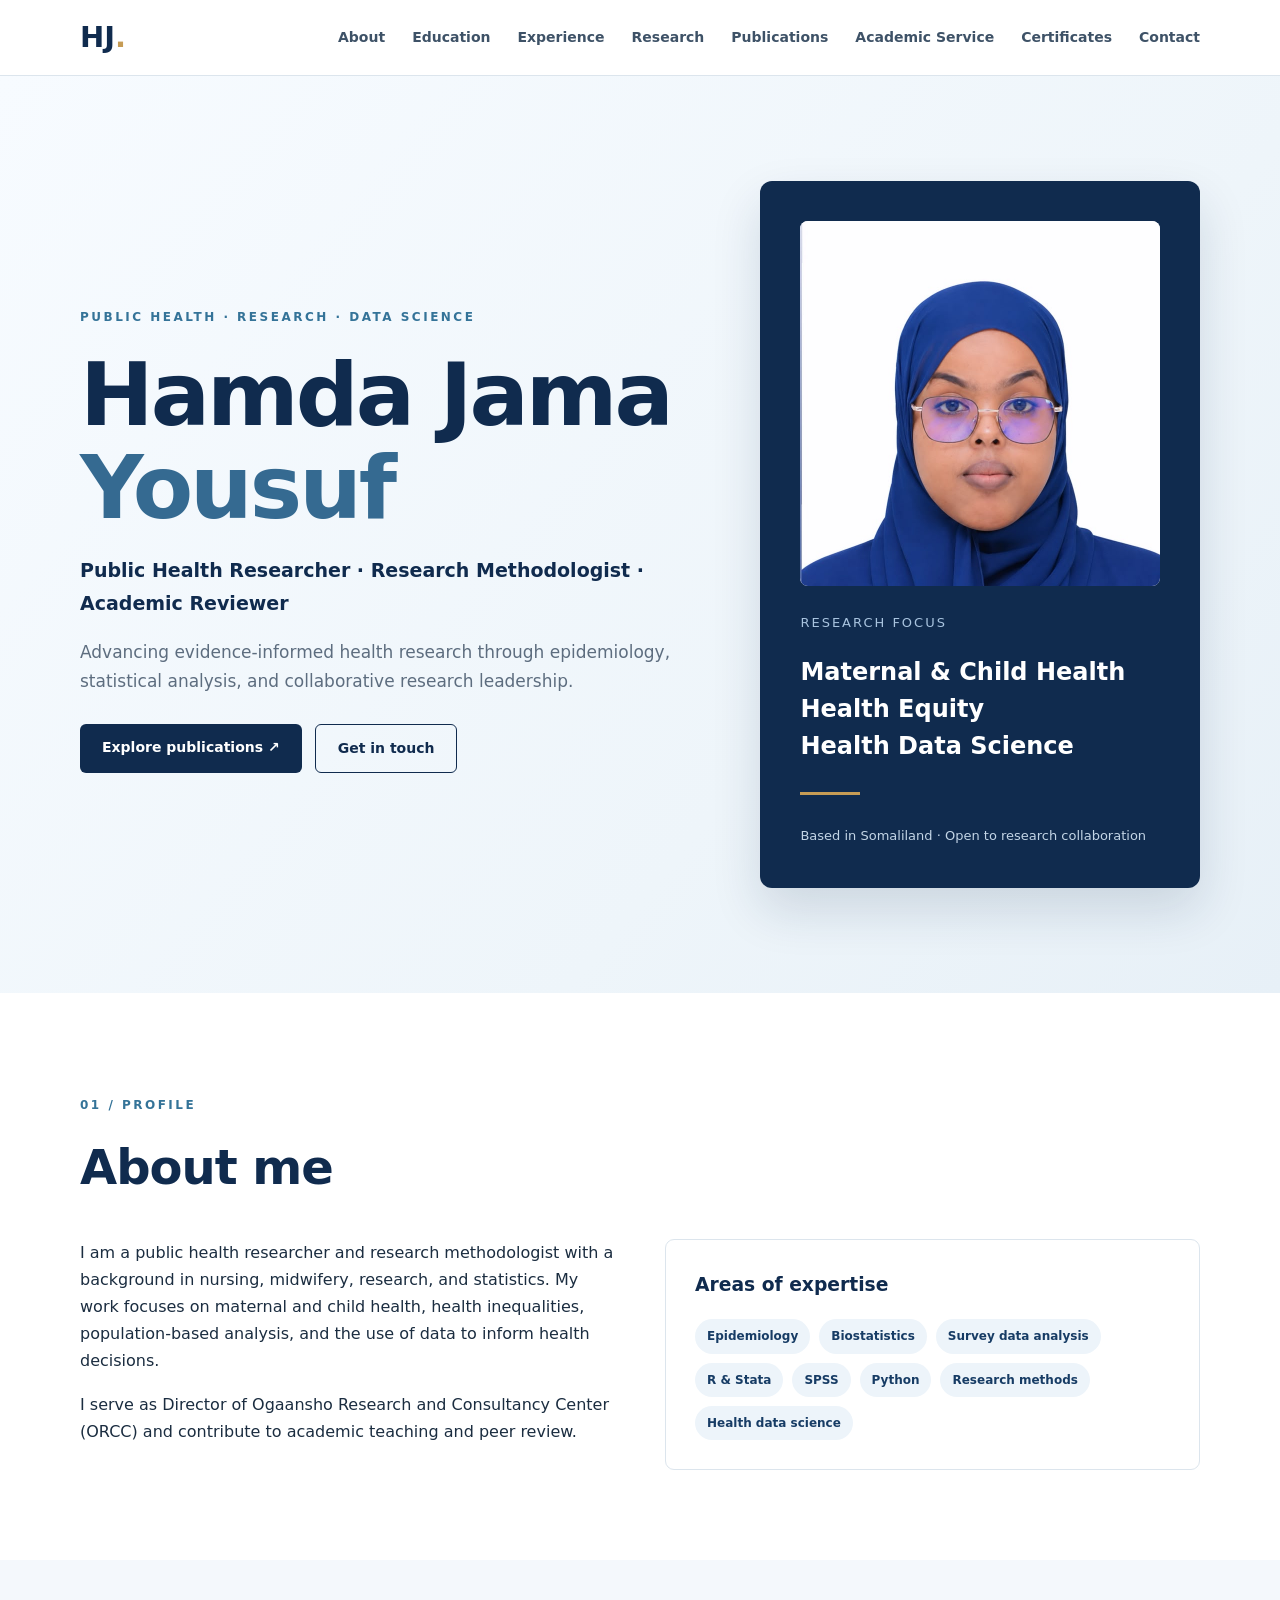
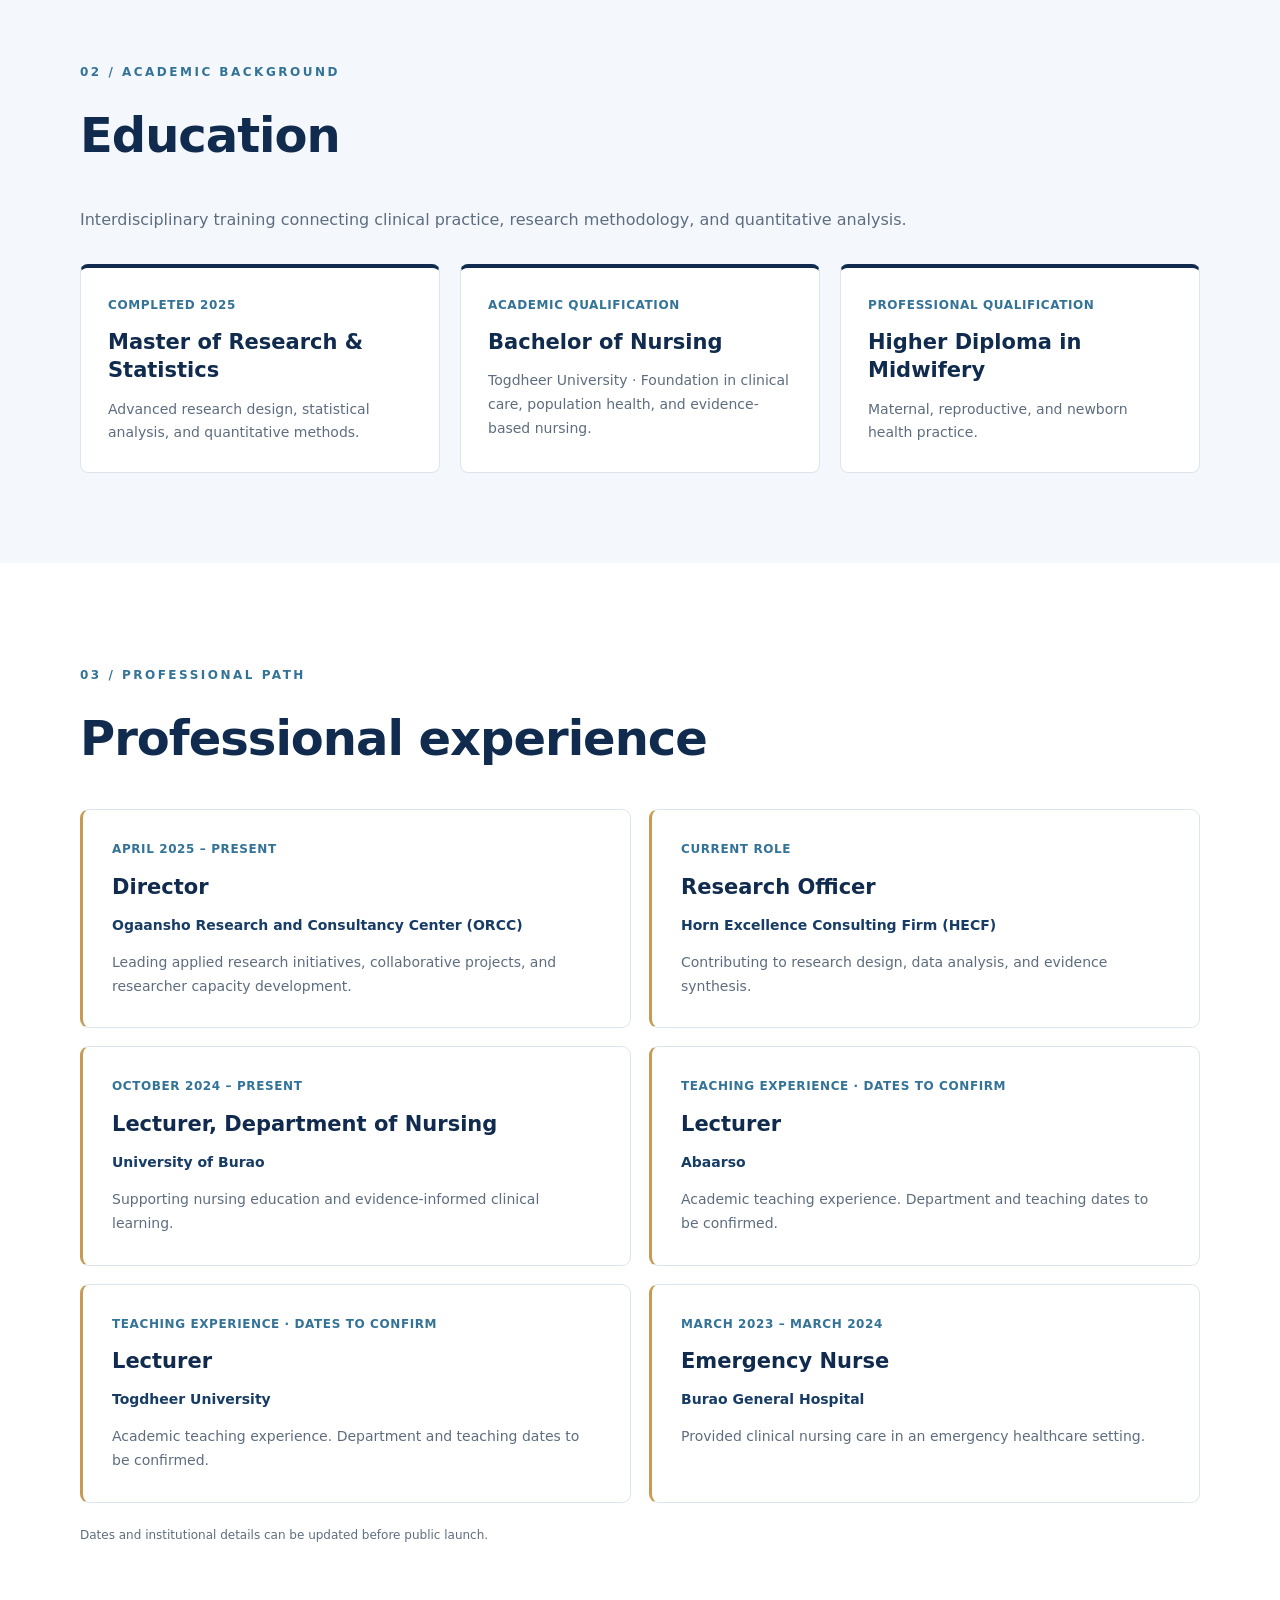
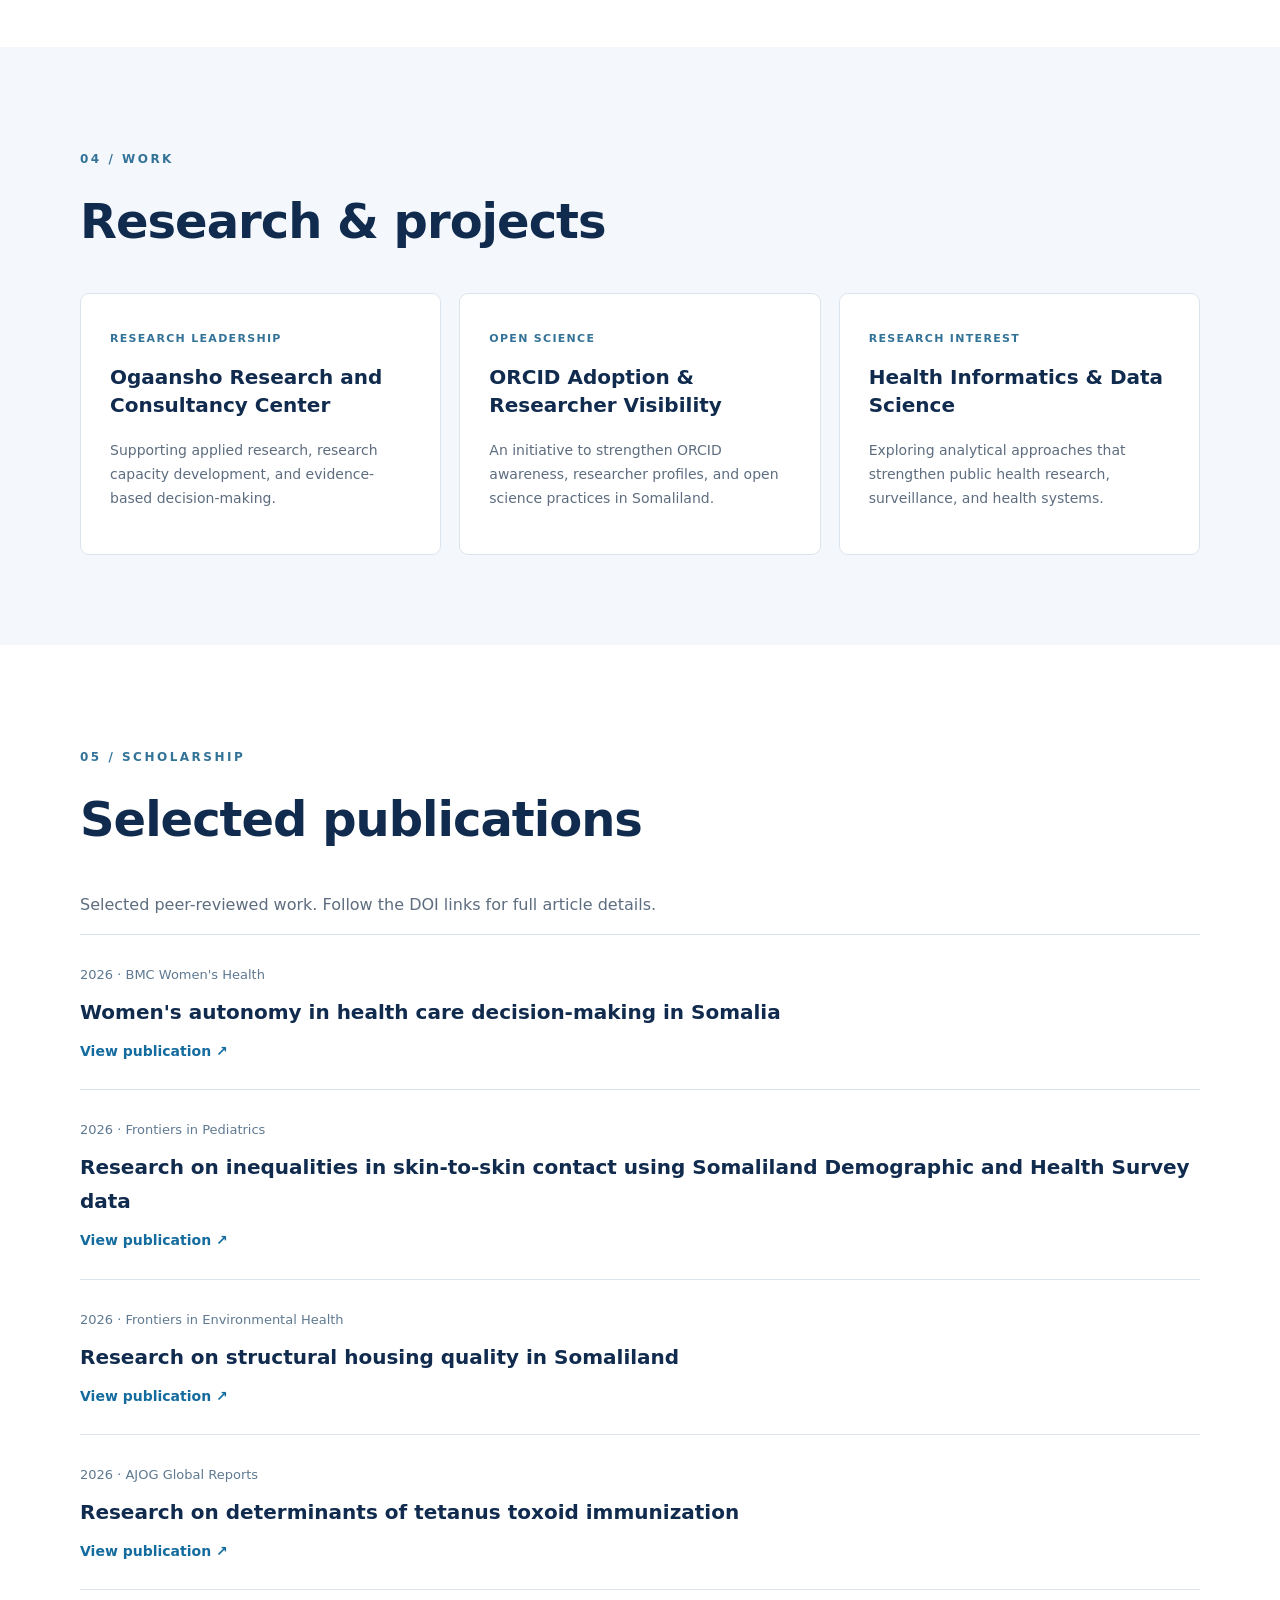
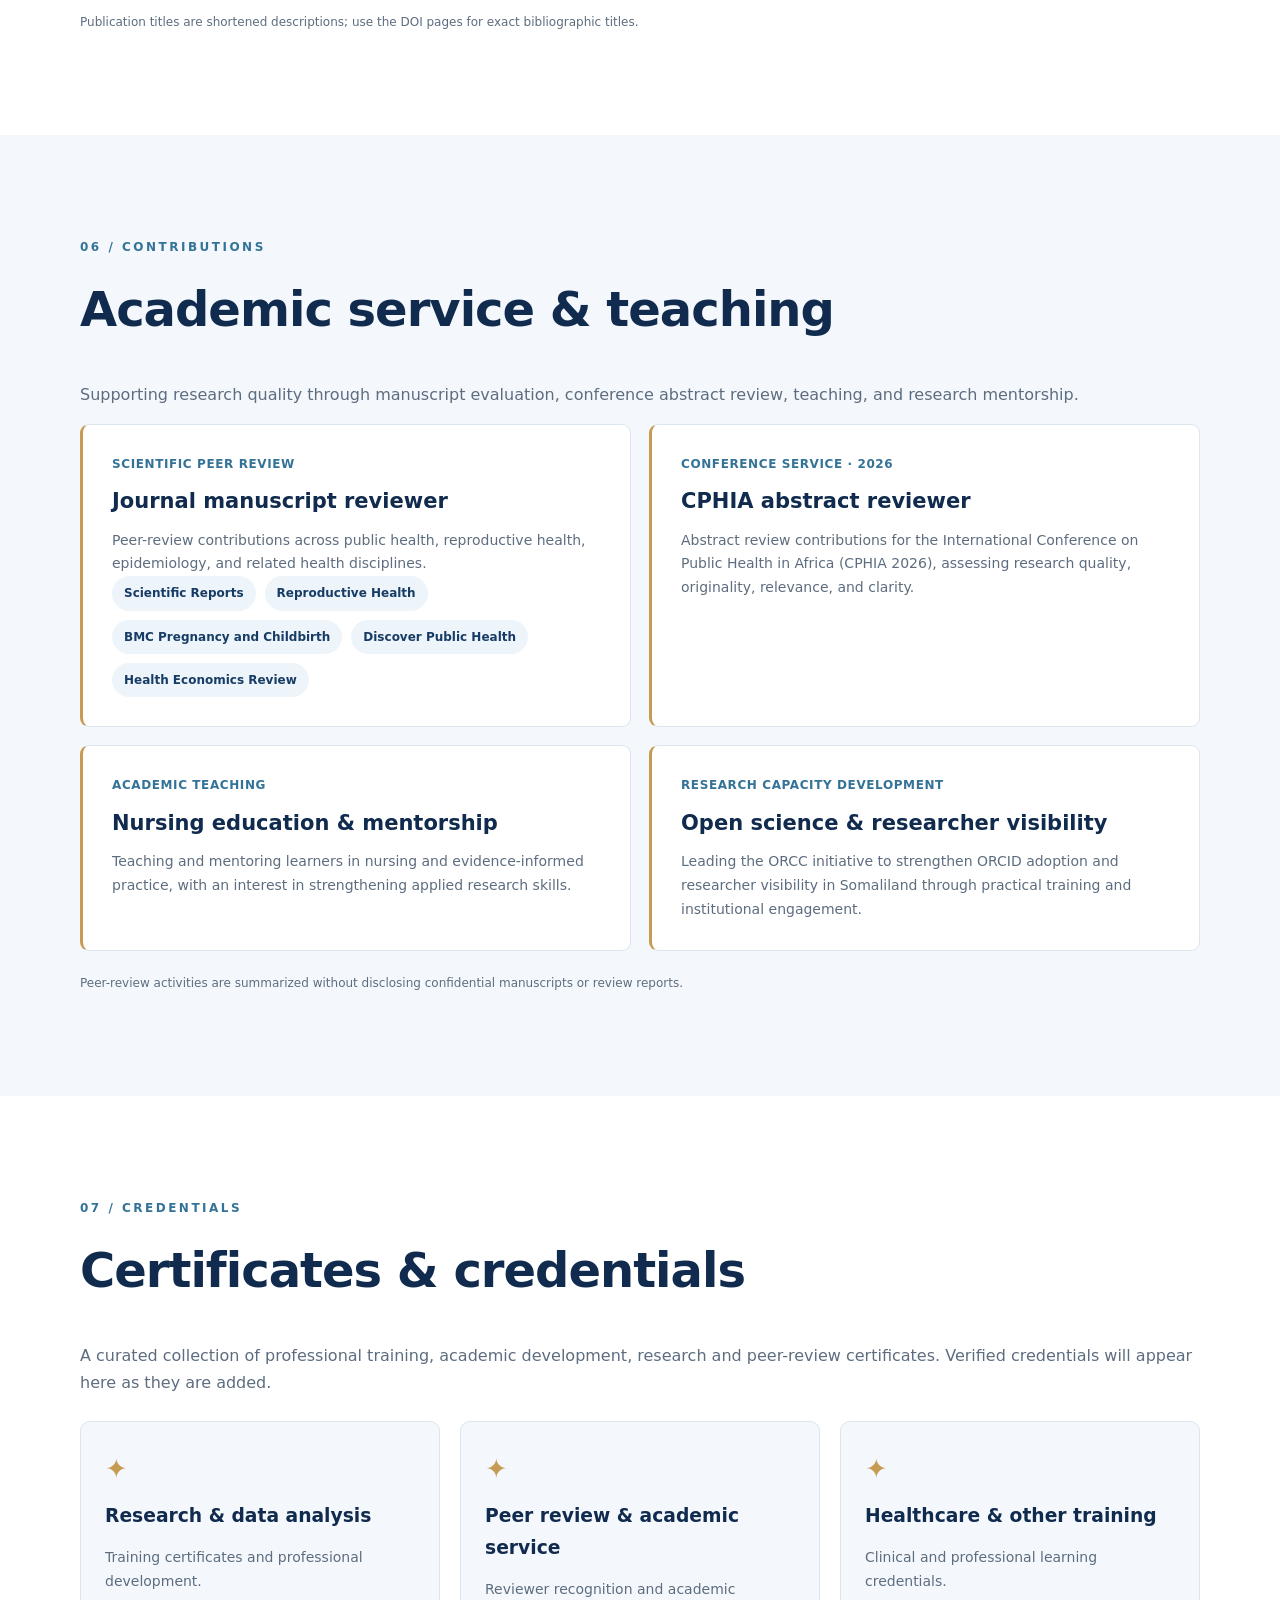
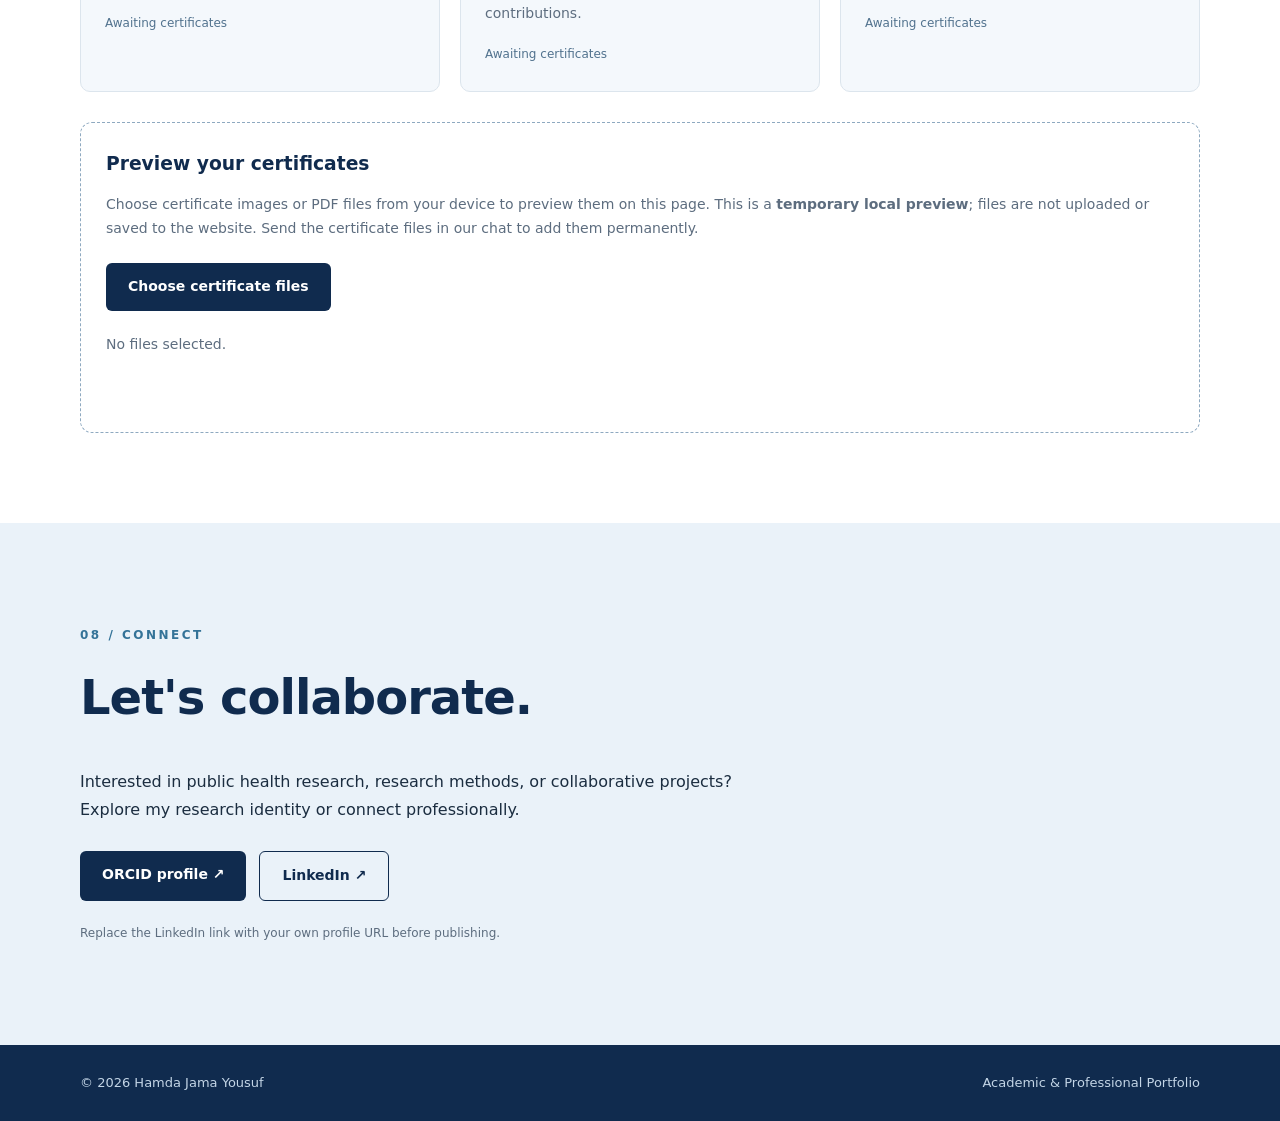
==== index.html @ 5aaeacfb "Initial academic portfolio website" ====
<!doctype html>
<html lang="en"><head><meta charset="UTF-8"><meta name="viewport" content="width=device-width, initial-scale=1"><meta name="description" content="Academic portfolio of Hamda Jama Yousuf, public health researcher and research methodologist."><title>Hamda Jama Yousuf | Academic Portfolio</title><link rel="stylesheet" href="style.css"></head>
<body><header class="header"><div class="wrap nav"><a class="brand" href="#home">HJ<span>.</span></a><button class="menu" aria-label="Toggle navigation" aria-expanded="false">☰</button><nav id="nav"><a href="#about">About</a><a href="#education">Education</a><a href="#experience">Experience</a><a href="#research">Research</a><a href="#publications">Publications</a><a href="#service">Academic Service</a><a href="#certificates">Certificates</a><a href="#contact">Contact</a></nav></div></header>
<main><section id="home" class="hero"><div class="wrap hero-grid"><div><p class="eyebrow">PUBLIC HEALTH · RESEARCH · DATA SCIENCE</p><h1>Hamda Jama<br><span>Yousuf</span></h1><p class="subtitle">Public Health Researcher · Research Methodologist · Academic Reviewer</p><p class="lead">Advancing evidence-informed health research through epidemiology, statistical analysis, and collaborative research leadership.</p><div class="actions"><a class="btn primary" href="#publications">Explore publications ↗</a><a class="btn outline" href="#contact">Get in touch</a></div></div><div class="hero-card"><img class="profile-photo" src="profile-photo.jpg" alt="Professional portrait of Hamda Jama Yousuf"><p>Research focus</p><h2>Maternal & Child Health<br>Health Equity<br>Health Data Science</h2><div class="small-line"></div><span>Based in Somaliland · Open to research collaboration</span></div></div></section>
<section id="about" class="section"><div class="wrap"><p class="eyebrow">01 / PROFILE</p><h2>About me</h2><div class="two"><div><p>I am a public health researcher and research methodologist with a background in nursing, midwifery, research, and statistics. My work focuses on maternal and child health, health inequalities, population-based analysis, and the use of data to inform health decisions.</p><p>I serve as Director of Ogaansho Research and Consultancy Center (ORCC) and contribute to academic teaching and peer review.</p></div><div class="panel"><h3>Areas of expertise</h3><div class="tags"><span>Epidemiology</span><span>Biostatistics</span><span>Survey data analysis</span><span>R & Stata</span><span>SPSS</span><span>Python</span><span>Research methods</span><span>Health data science</span></div></div></div></div></section>
<section id="education" class="section pale"><div class="wrap"><p class="eyebrow">02 / ACADEMIC BACKGROUND</p><h2>Education</h2><p class="section-intro">Interdisciplinary training connecting clinical practice, research methodology, and quantitative analysis.</p><div class="timeline"><article class="timeline-item"><span class="timeline-meta">Completed 2025</span><h3>Master of Research &amp; Statistics</h3><p>Advanced research design, statistical analysis, and quantitative methods.</p></article><article class="timeline-item"><span class="timeline-meta">Academic qualification</span><h3>Bachelor of Nursing</h3><p>Togdheer University · Foundation in clinical care, population health, and evidence-based nursing.</p></article><article class="timeline-item"><span class="timeline-meta">Professional qualification</span><h3>Higher Diploma in Midwifery</h3><p>Maternal, reproductive, and newborn health practice.</p></article></div></div></section>
<section id="experience" class="section"><div class="wrap"><p class="eyebrow">03 / PROFESSIONAL PATH</p><h2>Professional experience</h2><div class="experience-grid"><article class="panel role"><span class="timeline-meta">April 2025 – Present</span><h3>Director</h3><p class="role-org">Ogaansho Research and Consultancy Center (ORCC)</p><p>Leading applied research initiatives, collaborative projects, and researcher capacity development.</p></article><article class="panel role"><span class="timeline-meta">Current role</span><h3>Research Officer</h3><p class="role-org">Horn Excellence Consulting Firm (HECF)</p><p>Contributing to research design, data analysis, and evidence synthesis.</p></article><article class="panel role"><span class="timeline-meta">October 2024 – Present</span><h3>Lecturer, Department of Nursing</h3><p class="role-org">University of Burao</p><p>Supporting nursing education and evidence-informed clinical learning.</p></article><article class="panel role"><span class="timeline-meta">Teaching experience · Dates to confirm</span><h3>Lecturer</h3><p class="role-org">Abaarso</p><p>Academic teaching experience. Department and teaching dates to be confirmed.</p></article><article class="panel role"><span class="timeline-meta">Teaching experience · Dates to confirm</span><h3>Lecturer</h3><p class="role-org">Togdheer University</p><p>Academic teaching experience. Department and teaching dates to be confirmed.</p></article><article class="panel role"><span class="timeline-meta">March 2023 – March 2024</span><h3>Emergency Nurse</h3><p class="role-org">Burao General Hospital</p><p>Provided clinical nursing care in an emergency healthcare setting.</p></article></div><p class="note">Dates and institutional details can be updated before public launch.</p></div></section>
<section id="research" class="section pale"><div class="wrap"><p class="eyebrow">04 / WORK</p><h2>Research & projects</h2><div class="cards"><article class="card"><span class="card-label">RESEARCH LEADERSHIP</span><h3>Ogaansho Research and Consultancy Center</h3><p>Supporting applied research, research capacity development, and evidence-based decision-making.</p></article><article class="card"><span class="card-label">OPEN SCIENCE</span><h3>ORCID Adoption & Researcher Visibility</h3><p>An initiative to strengthen ORCID awareness, researcher profiles, and open science practices in Somaliland.</p></article><article class="card"><span class="card-label">RESEARCH INTEREST</span><h3>Health Informatics & Data Science</h3><p>Exploring analytical approaches that strengthen public health research, surveillance, and health systems.</p></article></div></div></section>
<section id="publications" class="section"><div class="wrap"><p class="eyebrow">05 / SCHOLARSHIP</p><h2>Selected publications</h2><p class="section-intro">Selected peer-reviewed work. Follow the DOI links for full article details.</p><div class="pubs"><article><span>2026 · BMC Women's Health</span><h3>Women's autonomy in health care decision-making in Somalia</h3><a href="https://doi.org/10.1186/s12905-026-04619-4" target="_blank" rel="noopener noreferrer">View publication ↗</a></article><article><span>2026 · Frontiers in Pediatrics</span><h3>Research on inequalities in skin-to-skin contact using Somaliland Demographic and Health Survey data</h3><a href="https://doi.org/10.3389/fped.2026.1859038" target="_blank" rel="noopener noreferrer">View publication ↗</a></article><article><span>2026 · Frontiers in Environmental Health</span><h3>Research on structural housing quality in Somaliland</h3><a href="https://doi.org/10.3389/fenvh.2026.1895942" target="_blank" rel="noopener noreferrer">View publication ↗</a></article><article><span>2026 · AJOG Global Reports</span><h3>Research on determinants of tetanus toxoid immunization</h3><a href="https://doi.org/10.1016/j.xagr.2026.100641" target="_blank" rel="noopener noreferrer">View publication ↗</a></article></div><p class="note">Publication titles are shortened descriptions; use the DOI pages for exact bibliographic titles.</p></div></section>
<section id="service" class="section pale"><div class="wrap"><p class="eyebrow">06 / CONTRIBUTIONS</p><h2>Academic service &amp; teaching</h2><p class="section-intro">Supporting research quality through manuscript evaluation, conference abstract review, teaching, and research mentorship.</p><div class="experience-grid"><article class="panel role"><span class="timeline-meta">SCIENTIFIC PEER REVIEW</span><h3>Journal manuscript reviewer</h3><p>Peer-review contributions across public health, reproductive health, epidemiology, and related health disciplines.</p><div class="tags"><span>Scientific Reports</span><span>Reproductive Health</span><span>BMC Pregnancy and Childbirth</span><span>Discover Public Health</span><span>Health Economics Review</span></div></article><article class="panel role"><span class="timeline-meta">CONFERENCE SERVICE · 2026</span><h3>CPHIA abstract reviewer</h3><p>Abstract review contributions for the International Conference on Public Health in Africa (CPHIA 2026), assessing research quality, originality, relevance, and clarity.</p></article><article class="panel role"><span class="timeline-meta">ACADEMIC TEACHING</span><h3>Nursing education &amp; mentorship</h3><p>Teaching and mentoring learners in nursing and evidence-informed practice, with an interest in strengthening applied research skills.</p></article><article class="panel role"><span class="timeline-meta">RESEARCH CAPACITY DEVELOPMENT</span><h3>Open science &amp; researcher visibility</h3><p>Leading the ORCC initiative to strengthen ORCID adoption and researcher visibility in Somaliland through practical training and institutional engagement.</p></article></div><p class="note">Peer-review activities are summarized without disclosing confidential manuscripts or review reports.</p></div></section>
<section id="certificates" class="section"><div class="wrap"><p class="eyebrow">07 / CREDENTIALS</p><h2>Certificates &amp; credentials</h2><p class="section-intro">A curated collection of professional training, academic development, research and peer-review certificates. Verified credentials will appear here as they are added.</p><div class="certificate-grid" id="certificate-gallery"><article class="certificate-placeholder"><div class="certificate-symbol" aria-hidden="true">✦</div><h3>Research &amp; data analysis</h3><p>Training certificates and professional development.</p><span>Awaiting certificates</span></article><article class="certificate-placeholder"><div class="certificate-symbol" aria-hidden="true">✦</div><h3>Peer review &amp; academic service</h3><p>Reviewer recognition and academic contributions.</p><span>Awaiting certificates</span></article><article class="certificate-placeholder"><div class="certificate-symbol" aria-hidden="true">✦</div><h3>Healthcare &amp; other training</h3><p>Clinical and professional learning credentials.</p><span>Awaiting certificates</span></article></div><div class="certificate-upload"><h3>Preview your certificates</h3><p>Choose certificate images or PDF files from your device to preview them on this page. This is a <strong>temporary local preview</strong>; files are not uploaded or saved to the website. Send the certificate files in our chat to add them permanently.</p><label class="btn primary upload-label" for="certificate-files">Choose certificate files</label><input id="certificate-files" type="file" accept="image/jpeg,image/png,image/webp,application/pdf" multiple><p id="certificate-status" class="note" role="status" aria-live="polite">No files selected.</p><div id="certificate-preview" class="certificate-grid"></div></div></div></section>
<section id="contact" class="section contact"><div class="wrap"><p class="eyebrow">08 / CONNECT</p><h2>Let's collaborate.</h2><p>Interested in public health research, research methods, or collaborative projects? Explore my research identity or connect professionally.</p><div class="actions"><a class="btn primary" href="https://orcid.org/0009-0006-1268-4886" target="_blank" rel="noopener noreferrer">ORCID profile ↗</a><a class="btn outline" href="https://www.linkedin.com/" target="_blank" rel="noopener noreferrer">LinkedIn ↗</a></div><p class="note">Replace the LinkedIn link with your own profile URL before publishing.</p></div></section></main><footer><div class="wrap footer"><span>© <span id="year"></span> Hamda Jama Yousuf</span><span>Academic & Professional Portfolio</span></div></footer><script src="script.js"></script></body></html>
---- style.css ----
:root{--navy:#102b4e;--navy2:#173c65;--ink:#1b2d40;--muted:#5d6d7f;--line:#dce5ed;--pale:#f4f8fc;--gold:#c69c55}*{box-sizing:border-box}html{scroll-behavior:smooth}body{margin:0;font-family:Inter,ui-sans-serif,system-ui,-apple-system,"Segoe UI",sans-serif;color:var(--ink);line-height:1.7}a{color:inherit;text-decoration:none}.wrap{width:min(1120px,calc(100% - 44px));margin:auto}.header{background:white;position:sticky;top:0;z-index:5;border-bottom:1px solid var(--line)}.nav{height:75px;display:flex;justify-content:space-between;align-items:center}.brand{font-size:29px;font-weight:800;color:var(--navy)}.brand span{color:var(--gold)}nav{display:flex;gap:27px}nav a{font-size:14px;font-weight:600;color:#3e5267}nav a:hover{color:#0d70a8}.menu{display:none;background:none;border:0;font-size:26px}.hero{background:linear-gradient(130deg,#f7fbff 0%,#eef5fa 65%,#e7f0f7 100%);padding:105px 0}.hero-grid{display:grid;grid-template-columns:1.4fr 1fr;gap:65px;align-items:center}.eyebrow{font-size:12px;letter-spacing:2.5px;font-weight:800;color:#347398;text-transform:uppercase}.hero h1{font-size:clamp(55px,7vw,88px);line-height:1.06;letter-spacing:-3px;color:var(--navy);margin:20px 0}.hero h1 span{color:#356a91}.subtitle{font-size:19px;font-weight:700;color:var(--navy)}.lead{max-width:600px;color:var(--muted);font-size:17px}.actions{display:flex;gap:13px;flex-wrap:wrap;margin-top:28px}.btn{padding:12px 22px;border-radius:6px;font-weight:700;font-size:14px;display:inline-block}.primary{background:var(--navy);color:white}.outline{border:1px solid var(--navy);color:var(--navy)}.hero-card{background:var(--navy);color:white;padding:40px;border-radius:12px;box-shadow:0 22px 50px #102b4e24}.monogram{width:92px;height:92px;border:2px solid #8aa7c3;border-radius:50%;display:grid;place-items:center;font-size:34px;font-weight:800;margin-bottom:35px}.hero-card p{color:#a9c4df;font-size:13px;text-transform:uppercase;letter-spacing:2px}.hero-card h2{font-size:24px;line-height:1.55}.small-line{width:60px;height:3px;background:var(--gold);margin:26px 0}.hero-card span{color:#c3d5e6;font-size:13px}.section{padding:90px 0;scroll-margin-top:75px}.section h2{font-size:clamp(34px,4vw,48px);color:var(--navy);margin:8px 0 30px;letter-spacing:-1px}.two{display:grid;grid-template-columns:1fr 1fr;gap:50px}.two p{margin-top:0}.pale{background:var(--pale)}.panel,.card{background:white;border:1px solid var(--line);padding:29px;border-radius:9px}.panel h3,.card h3{color:var(--navy);margin-top:0}.tags{display:flex;flex-wrap:wrap;gap:9px}.tags span{background:#edf4fa;color:var(--navy2);font-size:12px;font-weight:600;padding:7px 12px;border-radius:30px}.cards{display:grid;grid-template-columns:repeat(3,1fr);gap:18px}.card-label{font-size:11px;letter-spacing:1.3px;color:#347398;font-weight:800}.card h3{font-size:20px;line-height:1.4;margin-top:13px}.card p{font-size:14px;color:var(--muted)}.section-intro{color:var(--muted)}.pubs{border-top:1px solid var(--line)}.pubs article{padding:25px 0;border-bottom:1px solid var(--line)}.pubs span{font-size:13px;color:#5e7991}.pubs h3{margin:8px 0;font-size:20px;color:var(--navy)}.pubs a{color:#136b9e;font-weight:700;font-size:14px}.note{font-size:12px;color:var(--muted);margin-top:22px}.contact{background:#eaf2f9}.contact p:not(.eyebrow){max-width:680px}footer{background:var(--navy);color:#c3d5e6;padding:27px 0;font-size:13px}.footer{display:flex;justify-content:space-between;gap:20px}@media(max-width:760px){.menu{display:block}nav{display:none;position:absolute;top:75px;left:0;right:0;background:white;padding:22px;box-shadow:0 10px 20px #0001;flex-direction:column}nav.open{display:flex}.hero{padding:65px 0}.hero-grid,.two{grid-template-columns:1fr;gap:25px}.cards{grid-template-columns:1fr}.hero-card{padding:27px}.section{padding:65px 0}.footer{flex-direction:column}}

.profile-photo{display:block;width:100%;height:365px;object-fit:cover;object-position:center 40%;border-radius:8px;margin-bottom:26px;background:#fff}@media(max-width:760px){.profile-photo{height:340px;object-position:center 36%}}

/* Education and professional experience */
.timeline{display:grid;grid-template-columns:repeat(3,minmax(0,1fr));gap:20px;margin-top:30px}.timeline-item{background:white;border:1px solid var(--line);border-top:4px solid var(--navy);padding:27px;border-radius:8px}.timeline-meta{display:block;color:#347398;font-size:12px;font-weight:800;letter-spacing:.6px;text-transform:uppercase}.timeline-item h3,.role h3{color:var(--navy);font-size:21px;line-height:1.35;margin:13px 0}.timeline-item p,.role p{font-size:14px;color:var(--muted);margin:0}.experience-grid{display:grid;grid-template-columns:repeat(2,minmax(0,1fr));gap:18px}.role-org{color:var(--navy2)!important;font-weight:700;margin:0 0 13px!important}.role{border-left:3px solid var(--gold)}@media(max-width:760px){.timeline,.experience-grid{grid-template-columns:1fr}nav{max-height:calc(100vh - 75px);overflow-y:auto}}@media(min-width:761px) and (max-width:1000px){nav{gap:13px}nav a{font-size:12px}}

/* Certificates and credentials */
.certificate-grid{display:grid;grid-template-columns:repeat(3,minmax(0,1fr));gap:20px;margin:25px 0}.certificate-placeholder,.certificate-item{border:1px solid var(--line);border-radius:10px;padding:24px;background:var(--pale);min-width:0}.certificate-placeholder h3,.certificate-item h3{color:var(--navy);margin:8px 0}.certificate-placeholder p,.certificate-item p{color:var(--muted);font-size:14px}.certificate-placeholder span{font-size:12px;color:#51728e}.certificate-symbol{font-size:27px;color:var(--gold)}.certificate-upload{border:1px dashed #8ea9c0;border-radius:12px;padding:25px;margin-top:30px}.certificate-upload h3{color:var(--navy);margin:0}.certificate-upload p{color:var(--muted);font-size:14px}.certificate-upload input{position:absolute;width:1px;height:1px;opacity:0}.upload-label{cursor:pointer;margin-top:8px}.certificate-upload input:focus-visible+.note,.upload-label:focus-within{outline:3px solid var(--gold)}.certificate-item img{width:100%;height:190px;object-fit:contain;background:white;border-radius:5px}.certificate-item a{color:#136b9e;font-weight:700;overflow-wrap:anywhere}.certificate-item .certificate-file-icon{height:190px;display:grid;place-items:center;background:white;color:var(--navy);font-size:45px;border-radius:5px}@media(max-width:760px){.certificate-grid{grid-template-columns:1fr}}
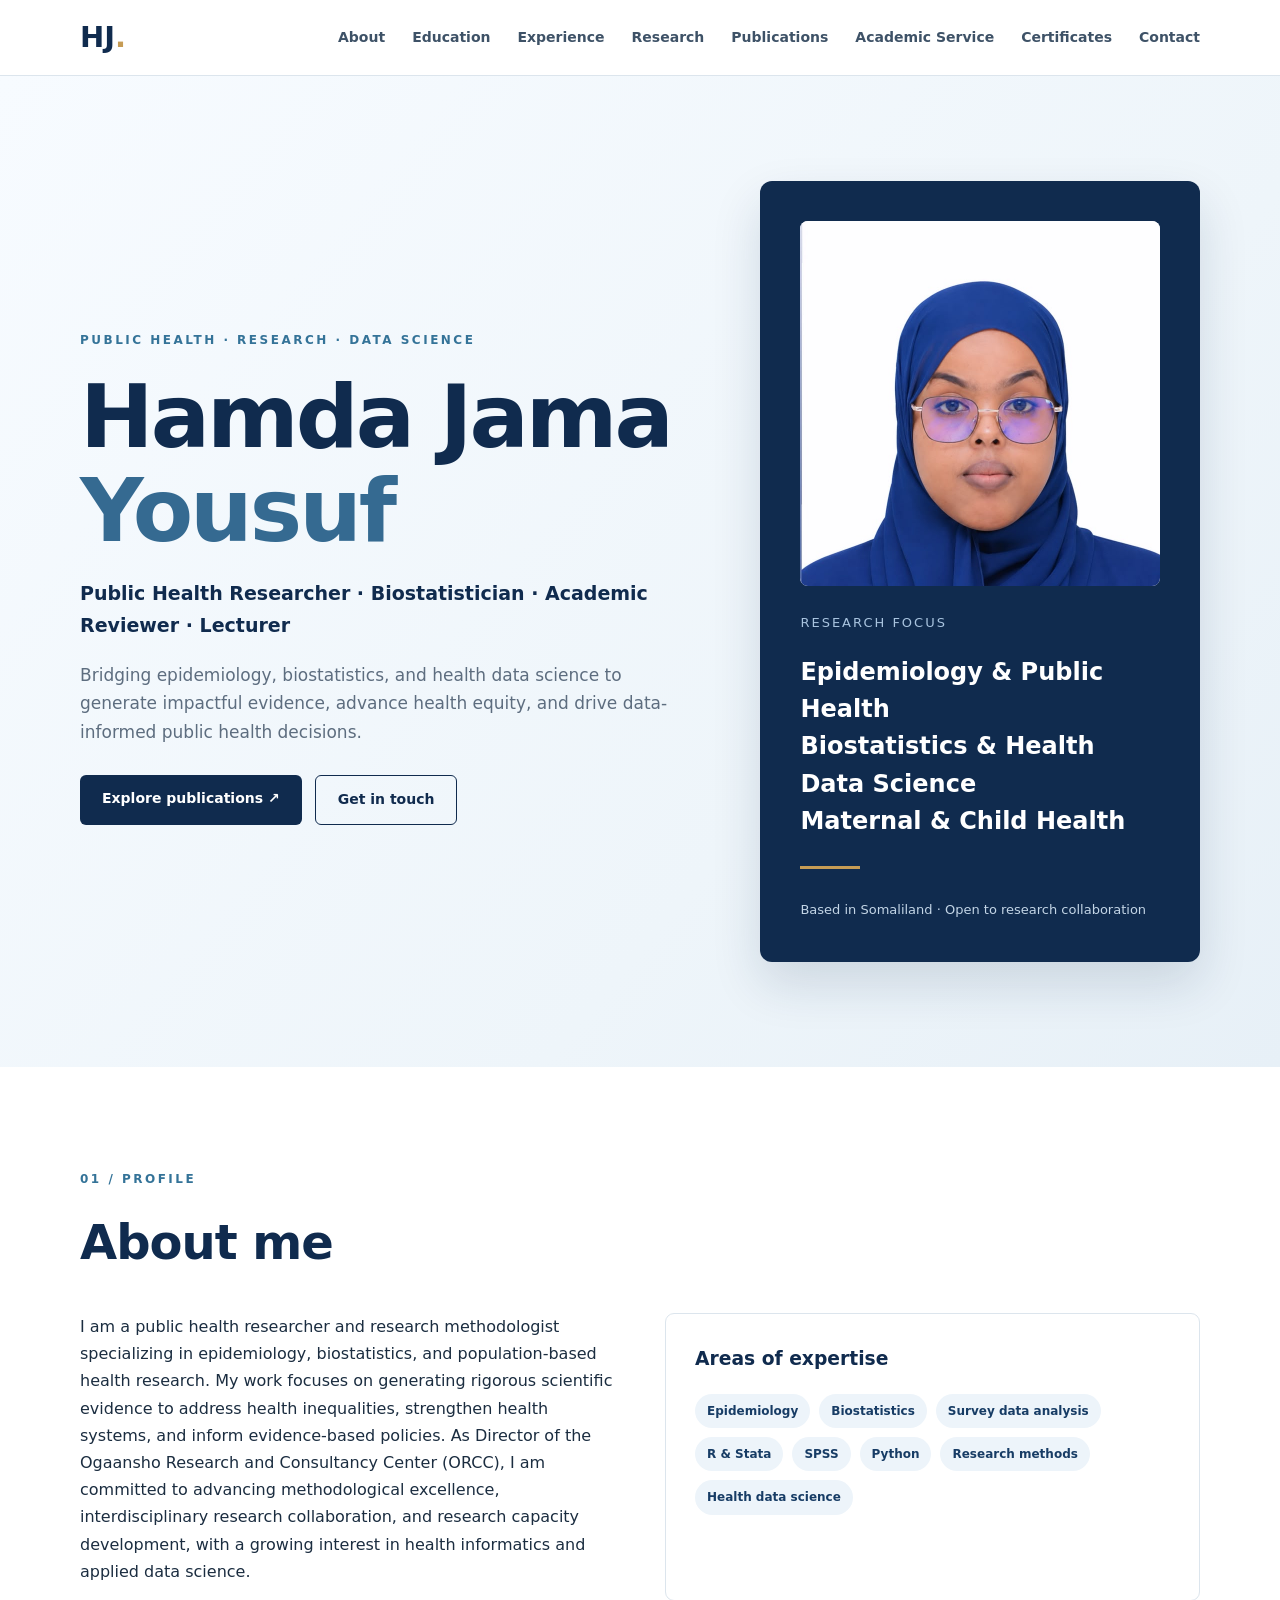
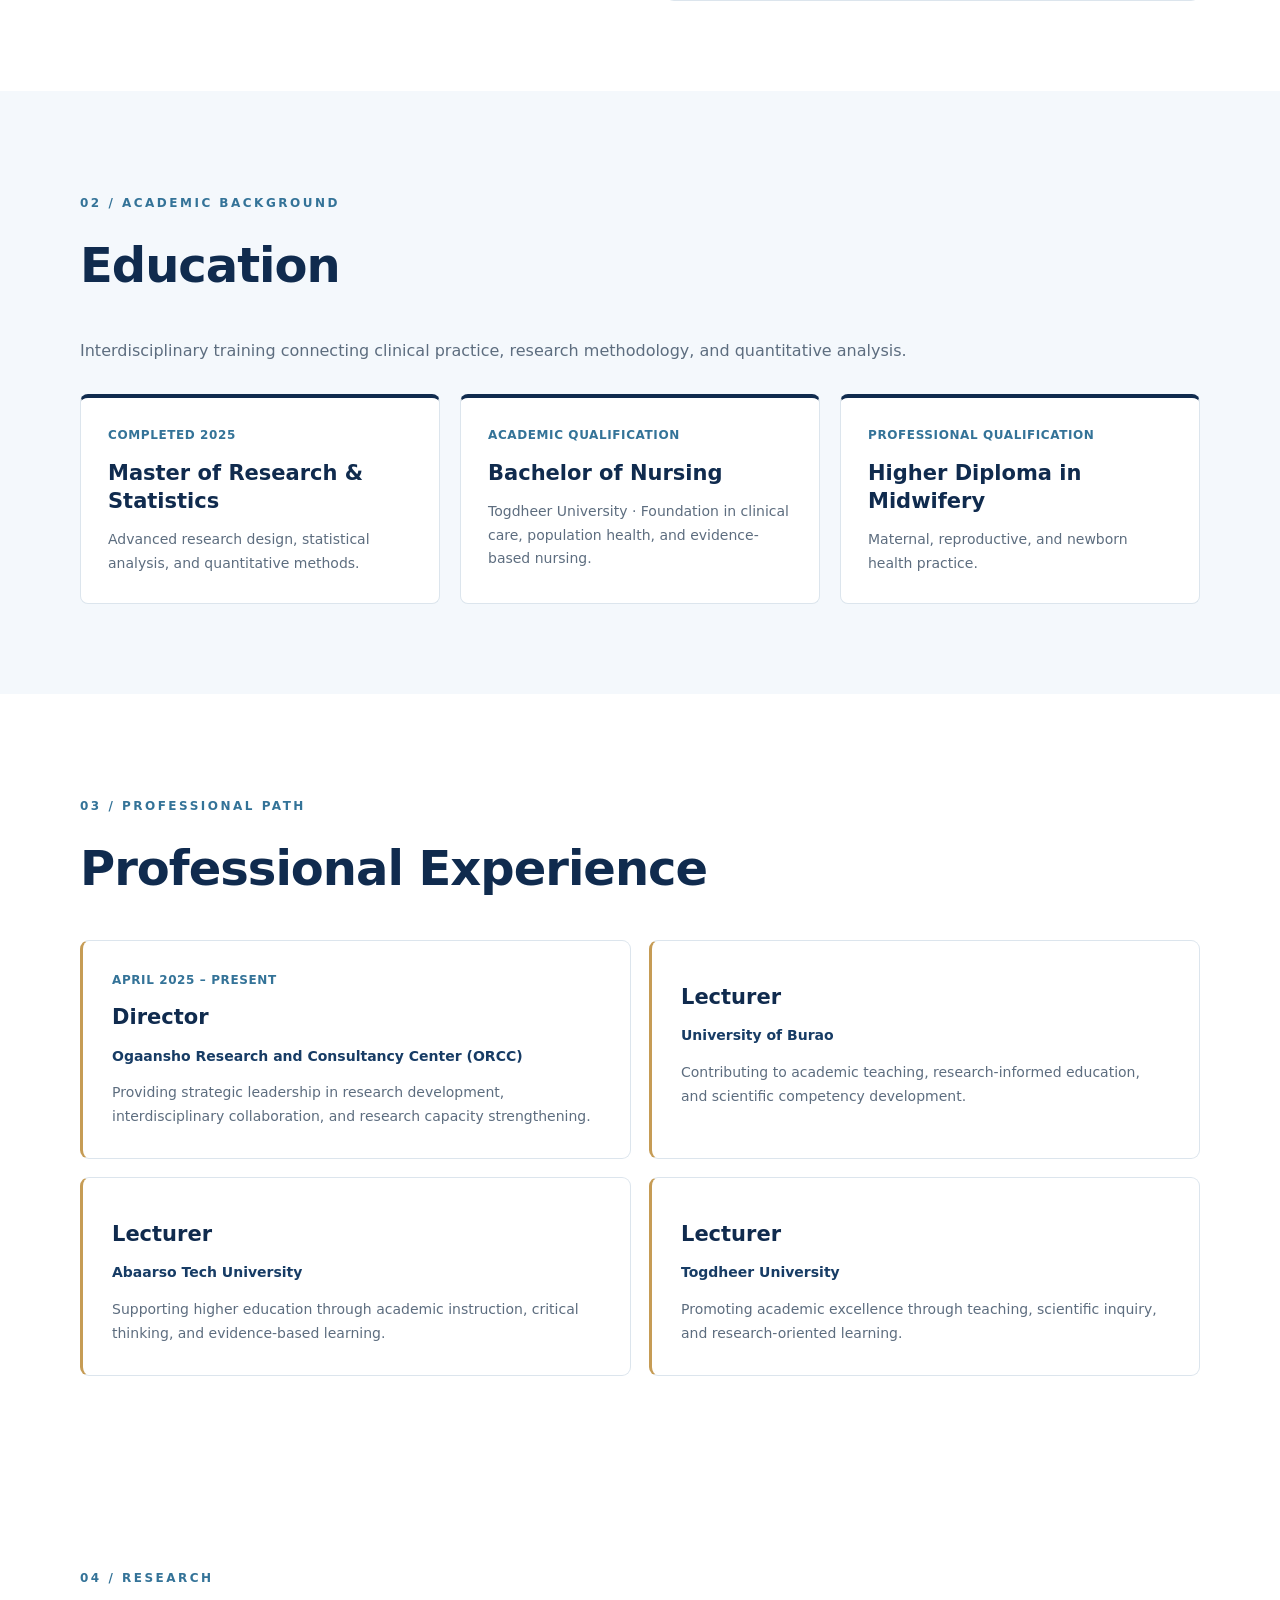
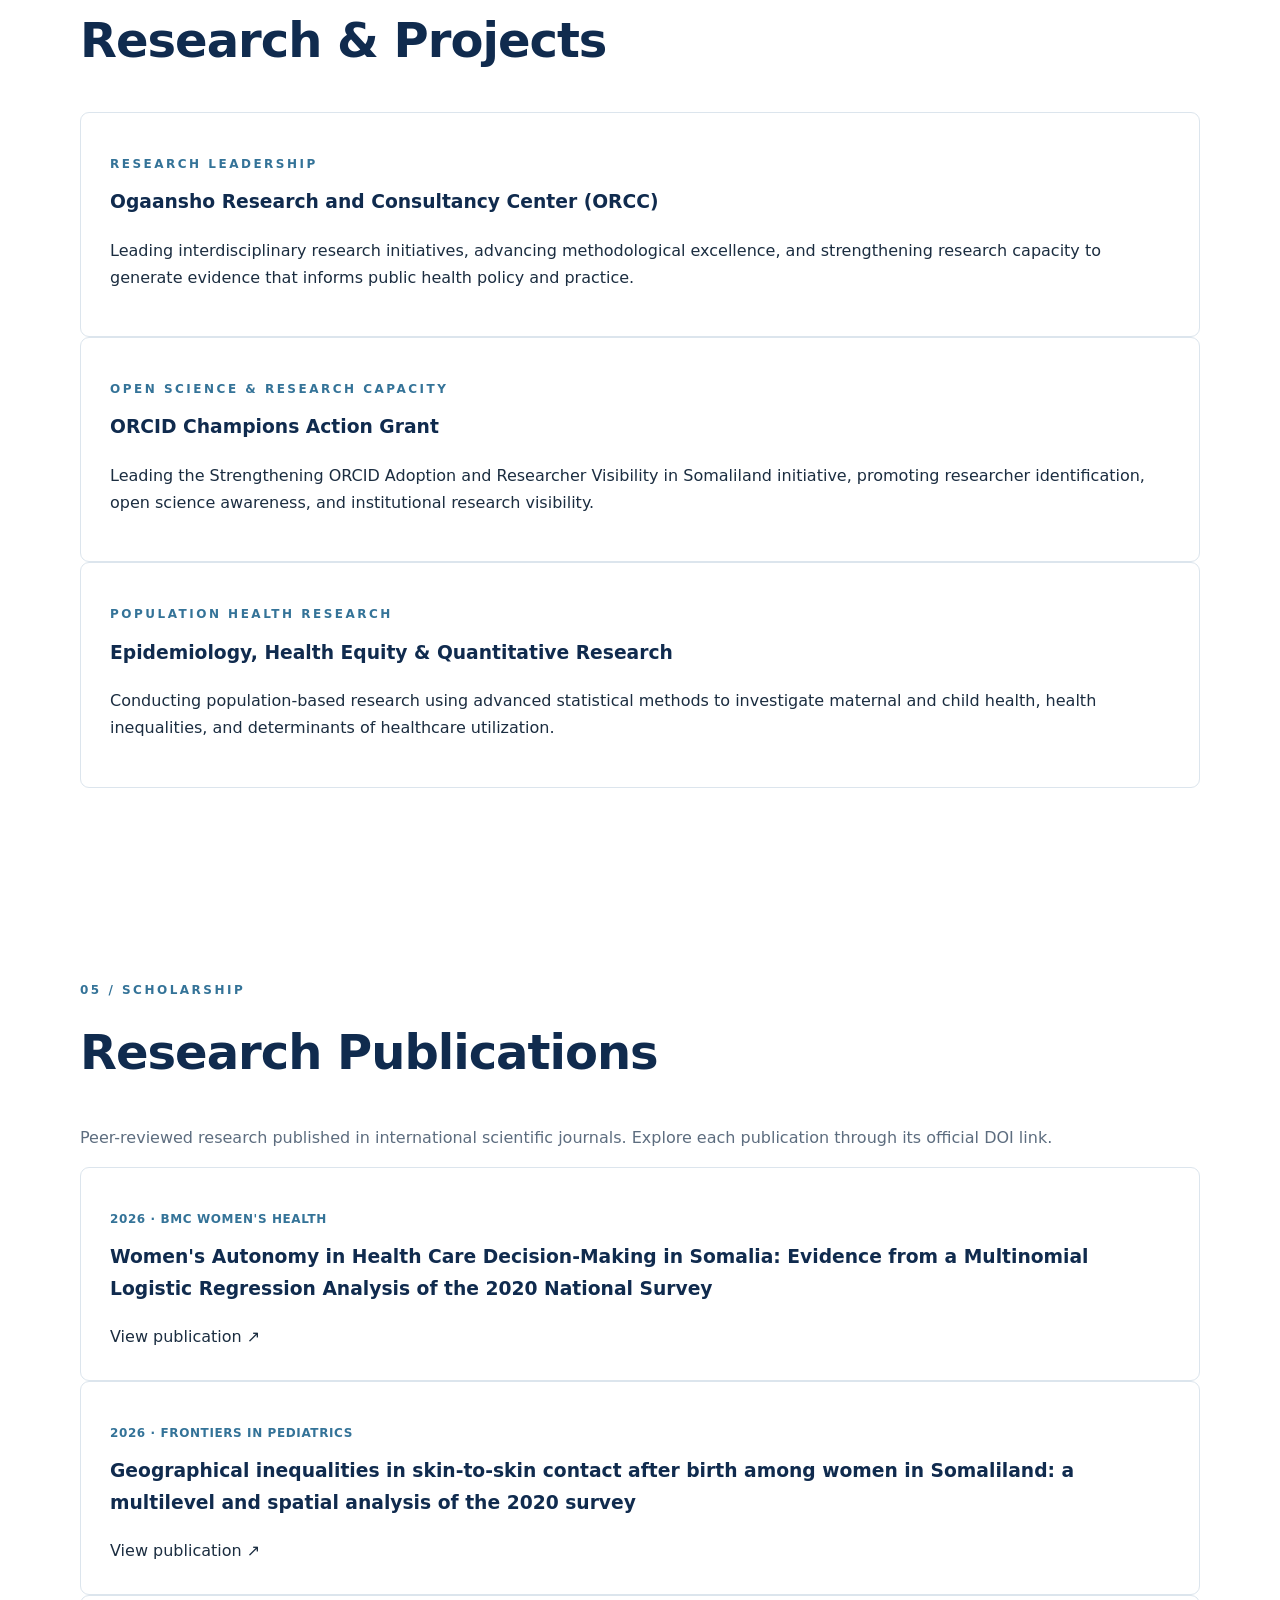
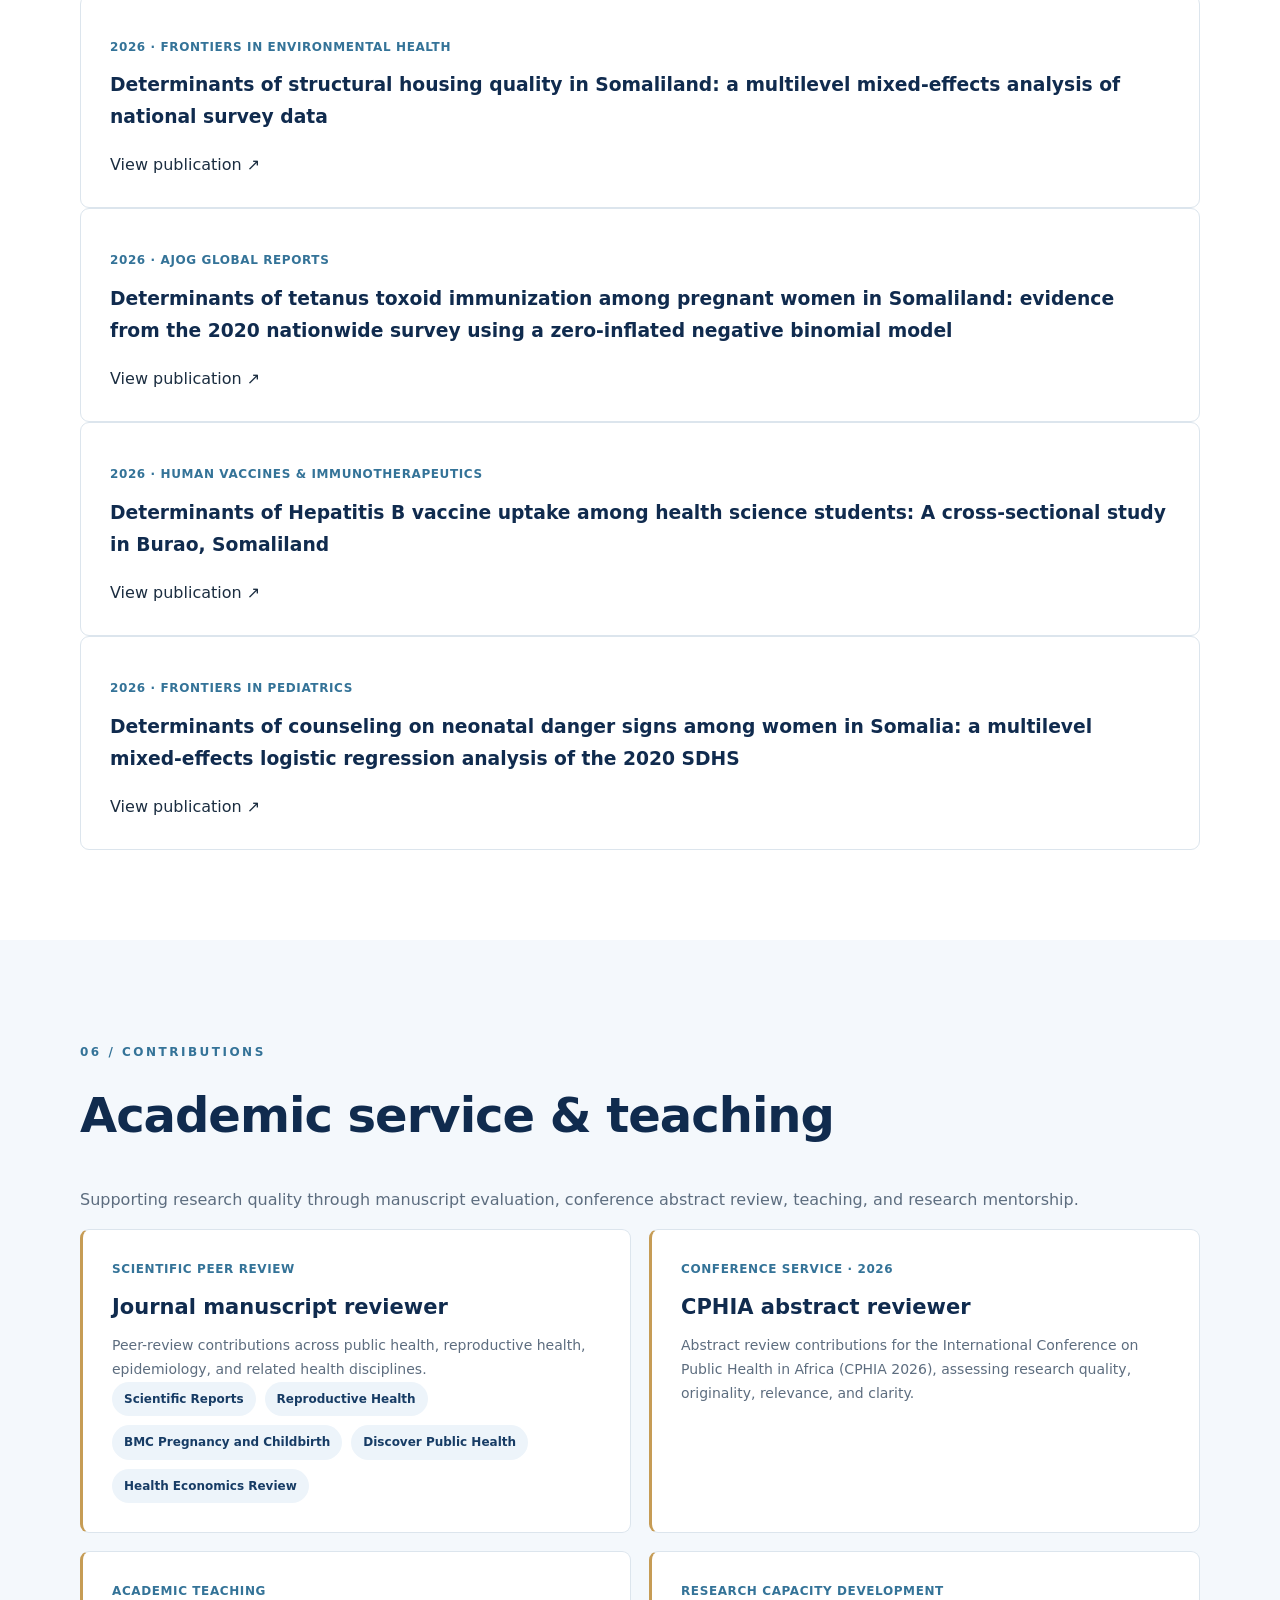
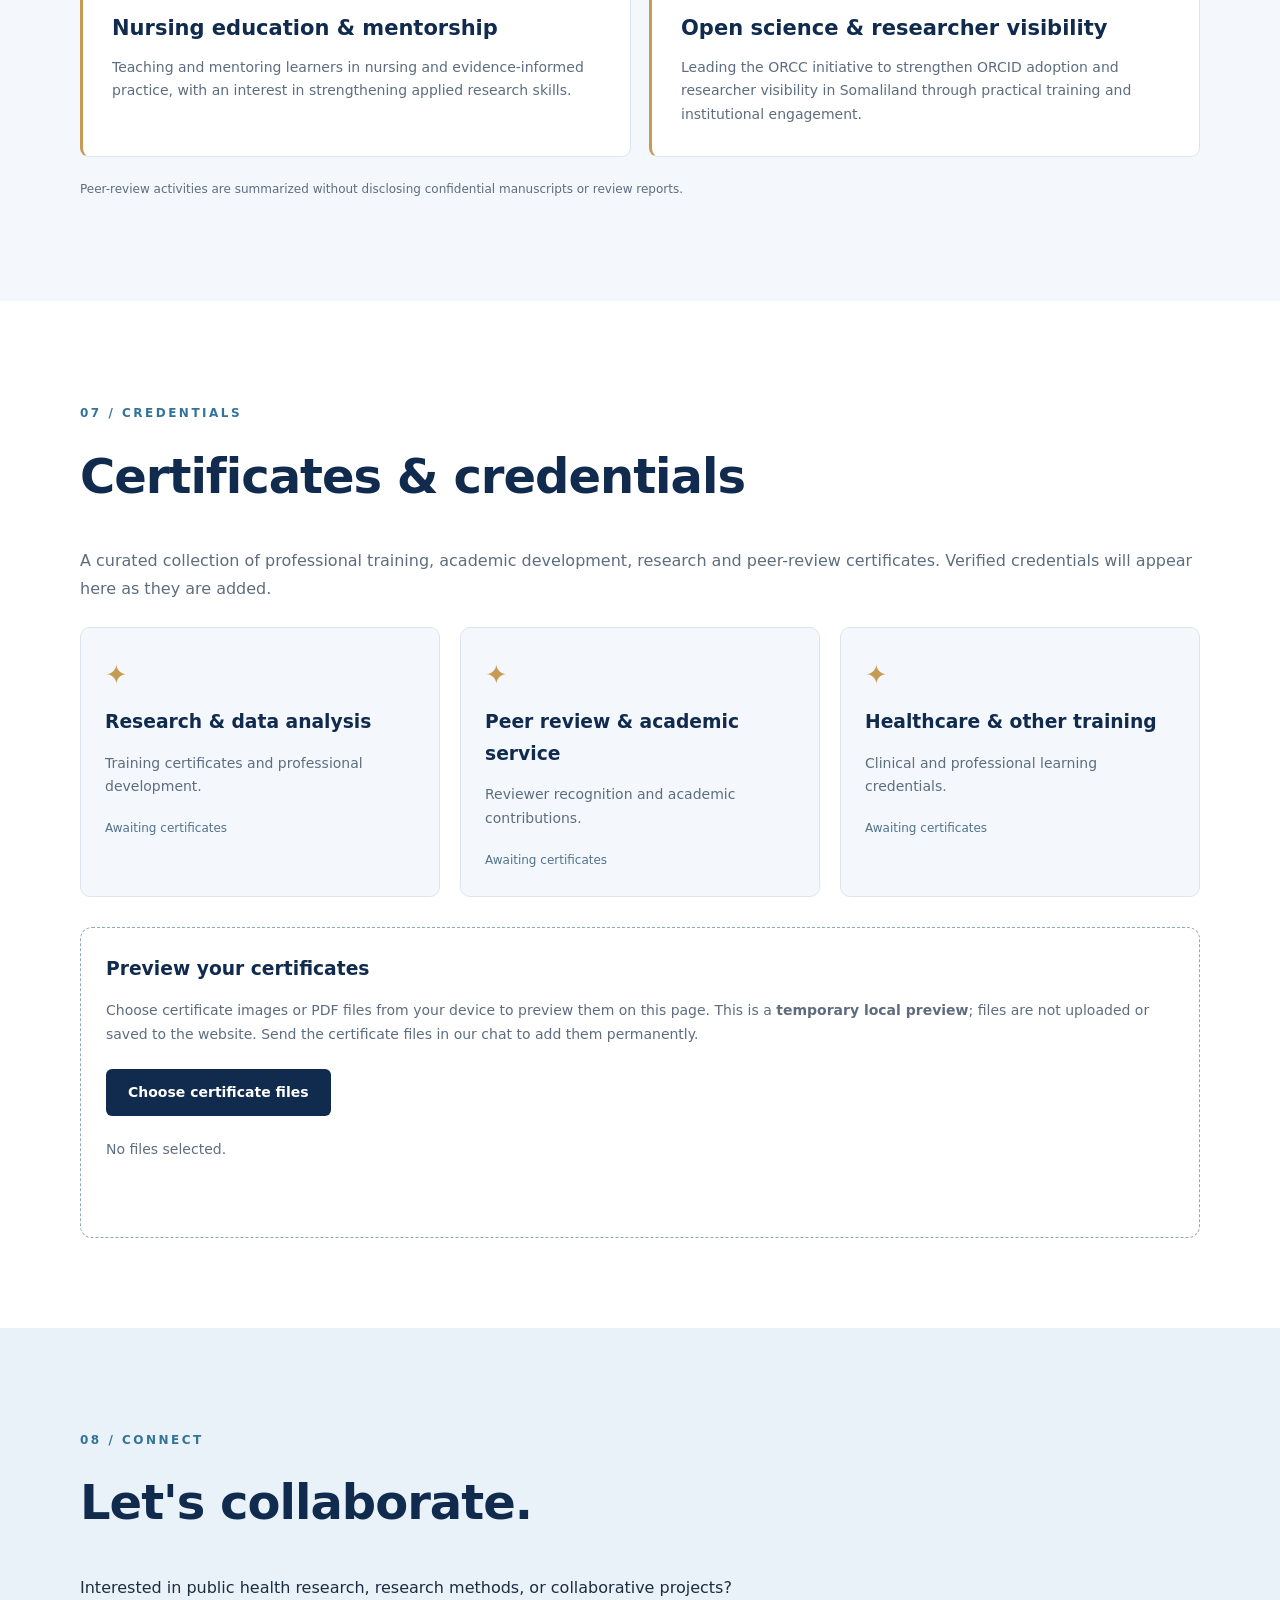
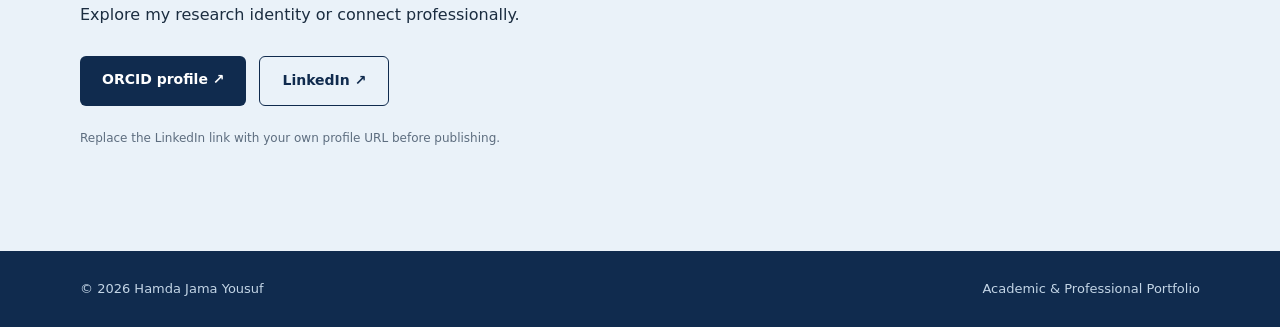
==== commit dbee4cd9: "Revise professional profile and expertise sections Updated professional details and areas of experti" ====
--- a/index.html
+++ b/index.html
@@ -1,12 +1,10 @@
 <!doctype html>
 <html lang="en"><head><meta charset="UTF-8"><meta name="viewport" content="width=device-width, initial-scale=1"><meta name="description" content="Academic portfolio of Hamda Jama Yousuf, public health researcher and research methodologist."><title>Hamda Jama Yousuf | Academic Portfolio</title><link rel="stylesheet" href="style.css"></head>
 <body><header class="header"><div class="wrap nav"><a class="brand" href="#home">HJ<span>.</span></a><button class="menu" aria-label="Toggle navigation" aria-expanded="false">☰</button><nav id="nav"><a href="#about">About</a><a href="#education">Education</a><a href="#experience">Experience</a><a href="#research">Research</a><a href="#publications">Publications</a><a href="#service">Academic Service</a><a href="#certificates">Certificates</a><a href="#contact">Contact</a></nav></div></header>
-<main><section id="home" class="hero"><div class="wrap hero-grid"><div><p class="eyebrow">PUBLIC HEALTH · RESEARCH · DATA SCIENCE</p><h1>Hamda Jama<br><span>Yousuf</span></h1><p class="subtitle">Public Health Researcher · Research Methodologist · Academic Reviewer</p><p class="lead">Advancing evidence-informed health research through epidemiology, statistical analysis, and collaborative research leadership.</p><div class="actions"><a class="btn primary" href="#publications">Explore publications ↗</a><a class="btn outline" href="#contact">Get in touch</a></div></div><div class="hero-card"><img class="profile-photo" src="profile-photo.jpg" alt="Professional portrait of Hamda Jama Yousuf"><p>Research focus</p><h2>Maternal & Child Health<br>Health Equity<br>Health Data Science</h2><div class="small-line"></div><span>Based in Somaliland · Open to research collaboration</span></div></div></section>
-<section id="about" class="section"><div class="wrap"><p class="eyebrow">01 / PROFILE</p><h2>About me</h2><div class="two"><div><p>I am a public health researcher and research methodologist with a background in nursing, midwifery, research, and statistics. My work focuses on maternal and child health, health inequalities, population-based analysis, and the use of data to inform health decisions.</p><p>I serve as Director of Ogaansho Research and Consultancy Center (ORCC) and contribute to academic teaching and peer review.</p></div><div class="panel"><h3>Areas of expertise</h3><div class="tags"><span>Epidemiology</span><span>Biostatistics</span><span>Survey data analysis</span><span>R & Stata</span><span>SPSS</span><span>Python</span><span>Research methods</span><span>Health data science</span></div></div></div></div></section>
+<main><section id="home" class="hero"><div class="wrap hero-grid"><div><p class="eyebrow">PUBLIC HEALTH · RESEARCH · DATA SCIENCE</p><h1>Hamda Jama<br><span>Yousuf</span></h1><p class="subtitle">Public Health Researcher · Biostatistician · Academic Reviewer · Lecturer</p><p class="lead">Bridging epidemiology, biostatistics, and health data science to generate impactful evidence, advance health equity, and drive data-informed public health decisions.</p><div class="actions"><a class="btn primary" href="#publications">Explore publications ↗</a><a class="btn outline" href="#contact">Get in touch</a></div></div><div class="hero-card"><img class="profile-photo" src="profile-photo.jpg" alt="Professional portrait of Hamda Jama Yousuf"><p>Research focus</p><h2>Epidemiology & Public Health<br>Biostatistics & Health Data Science<br>Maternal & Child Health</h2><div class="small-line"></div><span>Based in Somaliland · Open to research collaboration</span></div></div></section>
+<section id="about" class="section"><div class="wrap"><p class="eyebrow">01 / PROFILE</p><h2>About me</h2><div class="two"><div><p>I am a public health researcher and research methodologist specializing in epidemiology, biostatistics, and population-based health research. My work focuses on generating rigorous scientific evidence to address health inequalities, strengthen health systems, and inform evidence-based policies. As Director of the Ogaansho Research and Consultancy Center (ORCC), I am committed to advancing methodological excellence, interdisciplinary research collaboration, and research capacity development, with a growing interest in health informatics and applied data science.</p></div><div class="panel"><h3>Areas of expertise</h3><div class="tags"><span>Epidemiology</span><span>Biostatistics</span><span>Survey data analysis</span><span>R & Stata</span><span>SPSS</span><span>Python</span><span>Research methods</span><span>Health data science</span></div></div></div></div></section>
 <section id="education" class="section pale"><div class="wrap"><p class="eyebrow">02 / ACADEMIC BACKGROUND</p><h2>Education</h2><p class="section-intro">Interdisciplinary training connecting clinical practice, research methodology, and quantitative analysis.</p><div class="timeline"><article class="timeline-item"><span class="timeline-meta">Completed 2025</span><h3>Master of Research &amp; Statistics</h3><p>Advanced research design, statistical analysis, and quantitative methods.</p></article><article class="timeline-item"><span class="timeline-meta">Academic qualification</span><h3>Bachelor of Nursing</h3><p>Togdheer University · Foundation in clinical care, population health, and evidence-based nursing.</p></article><article class="timeline-item"><span class="timeline-meta">Professional qualification</span><h3>Higher Diploma in Midwifery</h3><p>Maternal, reproductive, and newborn health practice.</p></article></div></div></section>
-<section id="experience" class="section"><div class="wrap"><p class="eyebrow">03 / PROFESSIONAL PATH</p><h2>Professional experience</h2><div class="experience-grid"><article class="panel role"><span class="timeline-meta">April 2025 – Present</span><h3>Director</h3><p class="role-org">Ogaansho Research and Consultancy Center (ORCC)</p><p>Leading applied research initiatives, collaborative projects, and researcher capacity development.</p></article><article class="panel role"><span class="timeline-meta">Current role</span><h3>Research Officer</h3><p class="role-org">Horn Excellence Consulting Firm (HECF)</p><p>Contributing to research design, data analysis, and evidence synthesis.</p></article><article class="panel role"><span class="timeline-meta">October 2024 – Present</span><h3>Lecturer, Department of Nursing</h3><p class="role-org">University of Burao</p><p>Supporting nursing education and evidence-informed clinical learning.</p></article><article class="panel role"><span class="timeline-meta">Teaching experience · Dates to confirm</span><h3>Lecturer</h3><p class="role-org">Abaarso</p><p>Academic teaching experience. Department and teaching dates to be confirmed.</p></article><article class="panel role"><span class="timeline-meta">Teaching experience · Dates to confirm</span><h3>Lecturer</h3><p class="role-org">Togdheer University</p><p>Academic teaching experience. Department and teaching dates to be confirmed.</p></article><article class="panel role"><span class="timeline-meta">March 2023 – March 2024</span><h3>Emergency Nurse</h3><p class="role-org">Burao General Hospital</p><p>Provided clinical nursing care in an emergency healthcare setting.</p></article></div><p class="note">Dates and institutional details can be updated before public launch.</p></div></section>
-<section id="research" class="section pale"><div class="wrap"><p class="eyebrow">04 / WORK</p><h2>Research & projects</h2><div class="cards"><article class="card"><span class="card-label">RESEARCH LEADERSHIP</span><h3>Ogaansho Research and Consultancy Center</h3><p>Supporting applied research, research capacity development, and evidence-based decision-making.</p></article><article class="card"><span class="card-label">OPEN SCIENCE</span><h3>ORCID Adoption & Researcher Visibility</h3><p>An initiative to strengthen ORCID awareness, researcher profiles, and open science practices in Somaliland.</p></article><article class="card"><span class="card-label">RESEARCH INTEREST</span><h3>Health Informatics & Data Science</h3><p>Exploring analytical approaches that strengthen public health research, surveillance, and health systems.</p></article></div></div></section>
-<section id="publications" class="section"><div class="wrap"><p class="eyebrow">05 / SCHOLARSHIP</p><h2>Selected publications</h2><p class="section-intro">Selected peer-reviewed work. Follow the DOI links for full article details.</p><div class="pubs"><article><span>2026 · BMC Women's Health</span><h3>Women's autonomy in health care decision-making in Somalia</h3><a href="https://doi.org/10.1186/s12905-026-04619-4" target="_blank" rel="noopener noreferrer">View publication ↗</a></article><article><span>2026 · Frontiers in Pediatrics</span><h3>Research on inequalities in skin-to-skin contact using Somaliland Demographic and Health Survey data</h3><a href="https://doi.org/10.3389/fped.2026.1859038" target="_blank" rel="noopener noreferrer">View publication ↗</a></article><article><span>2026 · Frontiers in Environmental Health</span><h3>Research on structural housing quality in Somaliland</h3><a href="https://doi.org/10.3389/fenvh.2026.1895942" target="_blank" rel="noopener noreferrer">View publication ↗</a></article><article><span>2026 · AJOG Global Reports</span><h3>Research on determinants of tetanus toxoid immunization</h3><a href="https://doi.org/10.1016/j.xagr.2026.100641" target="_blank" rel="noopener noreferrer">View publication ↗</a></article></div><p class="note">Publication titles are shortened descriptions; use the DOI pages for exact bibliographic titles.</p></div></section>
-<section id="service" class="section pale"><div class="wrap"><p class="eyebrow">06 / CONTRIBUTIONS</p><h2>Academic service &amp; teaching</h2><p class="section-intro">Supporting research quality through manuscript evaluation, conference abstract review, teaching, and research mentorship.</p><div class="experience-grid"><article class="panel role"><span class="timeline-meta">SCIENTIFIC PEER REVIEW</span><h3>Journal manuscript reviewer</h3><p>Peer-review contributions across public health, reproductive health, epidemiology, and related health disciplines.</p><div class="tags"><span>Scientific Reports</span><span>Reproductive Health</span><span>BMC Pregnancy and Childbirth</span><span>Discover Public Health</span><span>Health Economics Review</span></div></article><article class="panel role"><span class="timeline-meta">CONFERENCE SERVICE · 2026</span><h3>CPHIA abstract reviewer</h3><p>Abstract review contributions for the International Conference on Public Health in Africa (CPHIA 2026), assessing research quality, originality, relevance, and clarity.</p></article><article class="panel role"><span class="timeline-meta">ACADEMIC TEACHING</span><h3>Nursing education &amp; mentorship</h3><p>Teaching and mentoring learners in nursing and evidence-informed practice, with an interest in strengthening applied research skills.</p></article><article class="panel role"><span class="timeline-meta">RESEARCH CAPACITY DEVELOPMENT</span><h3>Open science &amp; researcher visibility</h3><p>Leading the ORCC initiative to strengthen ORCID adoption and researcher visibility in Somaliland through practical training and institutional engagement.</p></article></div><p class="note">Peer-review activities are summarized without disclosing confidential manuscripts or review reports.</p></div></section>
+<section id="experience" class="section"><div class="wrap"><p class="eyebrow">03 / PROFESSIONAL PATH</p><h2>Professional Experience</h2><div class="experience-grid"><article class="panel role"><span class="timeline-meta">April 2025 – Present</span><h3>Director</h3><p class="role-org">Ogaansho Research and Consultancy Center (ORCC)</p><p>Providing strategic leadership in research development, interdisciplinary collaboration, and research capacity strengthening.</p></article><article class="panel role"><h3>Lecturer</h3><p class="role-org">University of Burao</p><p>Contributing to academic teaching, research-informed education, and scientific competency development.</p></article><article class="panel role"><h3>Lecturer</h3><p class="role-org">Abaarso Tech University</p><p>Supporting higher education through academic instruction, critical thinking, and evidence-based learning.</p></article><article class="panel role"><h3>Lecturer</h3><p class="role-org">Togdheer University</p><p>Promoting academic excellence through teaching, scientific inquiry, and research-oriented learning.</p></article></div></div></section>
+<section id="research" class="section"><div class="wrap"><p class="eyebrow">04 / RESEARCH</p><h2>Research &amp; Projects</h2><div class="research-grid"><article class="panel"><p class="eyebrow">RESEARCH LEADERSHIP</p><h3>Ogaansho Research and Consultancy Center (ORCC)</h3><p>Leading interdisciplinary research initiatives, advancing methodological excellence, and strengthening research capacity to generate evidence that informs public health policy and practice.</p></article><article class="panel"><p class="eyebrow">OPEN SCIENCE &amp; RESEARCH CAPACITY</p><h3>ORCID Champions Action Grant</h3><p>Leading the Strengthening ORCID Adoption and Researcher Visibility in Somaliland initiative, promoting researcher identification, open science awareness, and institutional research visibility.</p></article><article class="panel"><p class="eyebrow">POPULATION HEALTH RESEARCH</p><h3>Epidemiology, Health Equity &amp; Quantitative Research</h3><p>Conducting population-based research using advanced statistical methods to investigate maternal and child health, health inequalities, and determinants of healthcare utilization.</p></article></div></div></section><section id="publications" class="section"><div class="wrap"><p class="eyebrow">05 / SCHOLARSHIP</p><h2>Research Publications</h2><p class="section-intro">Peer-reviewed research published in international scientific journals. Explore each publication through its official DOI link.</p><div class="publication-list"><article class="panel publication"><p class="timeline-meta">2026 · BMC Women's Health</p><h3>Women's Autonomy in Health Care Decision-Making in Somalia: Evidence from a Multinomial Logistic Regression Analysis of the 2020 National Survey</h3><a href="https://doi.org/10.1186/s12905-026-04619-4" target="_blank" rel="noopener noreferrer">View publication ↗</a></article><article class="panel publication"><p class="timeline-meta">2026 · Frontiers in Pediatrics</p><h3>Geographical inequalities in skin-to-skin contact after birth among women in Somaliland: a multilevel and spatial analysis of the 2020 survey</h3><a href="https://doi.org/10.3389/fped.2026.1859038" target="_blank" rel="noopener noreferrer">View publication ↗</a></article><article class="panel publication"><p class="timeline-meta">2026 · Frontiers in Environmental Health</p><h3>Determinants of structural housing quality in Somaliland: a multilevel mixed-effects analysis of national survey data</h3><a href="https://doi.org/10.3389/fenvh.2026.1895942" target="_blank" rel="noopener noreferrer">View publication ↗</a></article><article class="panel publication"><p class="timeline-meta">2026 · AJOG Global Reports</p><h3>Determinants of tetanus toxoid immunization among pregnant women in Somaliland: evidence from the 2020 nationwide survey using a zero-inflated negative binomial model</h3><a href="https://doi.org/10.1016/j.xagr.2026.100641" target="_blank" rel="noopener noreferrer">View publication ↗</a></article><article class="panel publication"><p class="timeline-meta">2026 · Human Vaccines &amp; Immunotherapeutics</p><h3>Determinants of Hepatitis B vaccine uptake among health science students: A cross-sectional study in Burao, Somaliland</h3><a href="https://doi.org/10.1080/21645515.2026.2679786" target="_blank" rel="noopener noreferrer">View publication ↗</a></article><article class="panel publication"><p class="timeline-meta">2026 · Frontiers in Pediatrics</p><h3>Determinants of counseling on neonatal danger signs among women in Somalia: a multilevel mixed-effects logistic regression analysis of the 2020 SDHS</h3><a href="https://doi.org/10.3389/fped.2026.1844879" target="_blank" rel="noopener noreferrer">View publication ↗</a></article></div></div></section><section id="service" class="section pale"><div class="wrap"><p class="eyebrow">06 / CONTRIBUTIONS</p><h2>Academic service &amp; teaching</h2><p class="section-intro">Supporting research quality through manuscript evaluation, conference abstract review, teaching, and research mentorship.</p><div class="experience-grid"><article class="panel role"><span class="timeline-meta">SCIENTIFIC PEER REVIEW</span><h3>Journal manuscript reviewer</h3><p>Peer-review contributions across public health, reproductive health, epidemiology, and related health disciplines.</p><div class="tags"><span>Scientific Reports</span><span>Reproductive Health</span><span>BMC Pregnancy and Childbirth</span><span>Discover Public Health</span><span>Health Economics Review</span></div></article><article class="panel role"><span class="timeline-meta">CONFERENCE SERVICE · 2026</span><h3>CPHIA abstract reviewer</h3><p>Abstract review contributions for the International Conference on Public Health in Africa (CPHIA 2026), assessing research quality, originality, relevance, and clarity.</p></article><article class="panel role"><span class="timeline-meta">ACADEMIC TEACHING</span><h3>Nursing education &amp; mentorship</h3><p>Teaching and mentoring learners in nursing and evidence-informed practice, with an interest in strengthening applied research skills.</p></article><article class="panel role"><span class="timeline-meta">RESEARCH CAPACITY DEVELOPMENT</span><h3>Open science &amp; researcher visibility</h3><p>Leading the ORCC initiative to strengthen ORCID adoption and researcher visibility in Somaliland through practical training and institutional engagement.</p></article></div><p class="note">Peer-review activities are summarized without disclosing confidential manuscripts or review reports.</p></div></section>
 <section id="certificates" class="section"><div class="wrap"><p class="eyebrow">07 / CREDENTIALS</p><h2>Certificates &amp; credentials</h2><p class="section-intro">A curated collection of professional training, academic development, research and peer-review certificates. Verified credentials will appear here as they are added.</p><div class="certificate-grid" id="certificate-gallery"><article class="certificate-placeholder"><div class="certificate-symbol" aria-hidden="true">✦</div><h3>Research &amp; data analysis</h3><p>Training certificates and professional development.</p><span>Awaiting certificates</span></article><article class="certificate-placeholder"><div class="certificate-symbol" aria-hidden="true">✦</div><h3>Peer review &amp; academic service</h3><p>Reviewer recognition and academic contributions.</p><span>Awaiting certificates</span></article><article class="certificate-placeholder"><div class="certificate-symbol" aria-hidden="true">✦</div><h3>Healthcare &amp; other training</h3><p>Clinical and professional learning credentials.</p><span>Awaiting certificates</span></article></div><div class="certificate-upload"><h3>Preview your certificates</h3><p>Choose certificate images or PDF files from your device to preview them on this page. This is a <strong>temporary local preview</strong>; files are not uploaded or saved to the website. Send the certificate files in our chat to add them permanently.</p><label class="btn primary upload-label" for="certificate-files">Choose certificate files</label><input id="certificate-files" type="file" accept="image/jpeg,image/png,image/webp,application/pdf" multiple><p id="certificate-status" class="note" role="status" aria-live="polite">No files selected.</p><div id="certificate-preview" class="certificate-grid"></div></div></div></section>
 <section id="contact" class="section contact"><div class="wrap"><p class="eyebrow">08 / CONNECT</p><h2>Let's collaborate.</h2><p>Interested in public health research, research methods, or collaborative projects? Explore my research identity or connect professionally.</p><div class="actions"><a class="btn primary" href="https://orcid.org/0009-0006-1268-4886" target="_blank" rel="noopener noreferrer">ORCID profile ↗</a><a class="btn outline" href="https://www.linkedin.com/" target="_blank" rel="noopener noreferrer">LinkedIn ↗</a></div><p class="note">Replace the LinkedIn link with your own profile URL before publishing.</p></div></section></main><footer><div class="wrap footer"><span>© <span id="year"></span> Hamda Jama Yousuf</span><span>Academic & Professional Portfolio</span></div></footer><script src="script.js"></script></body></html>
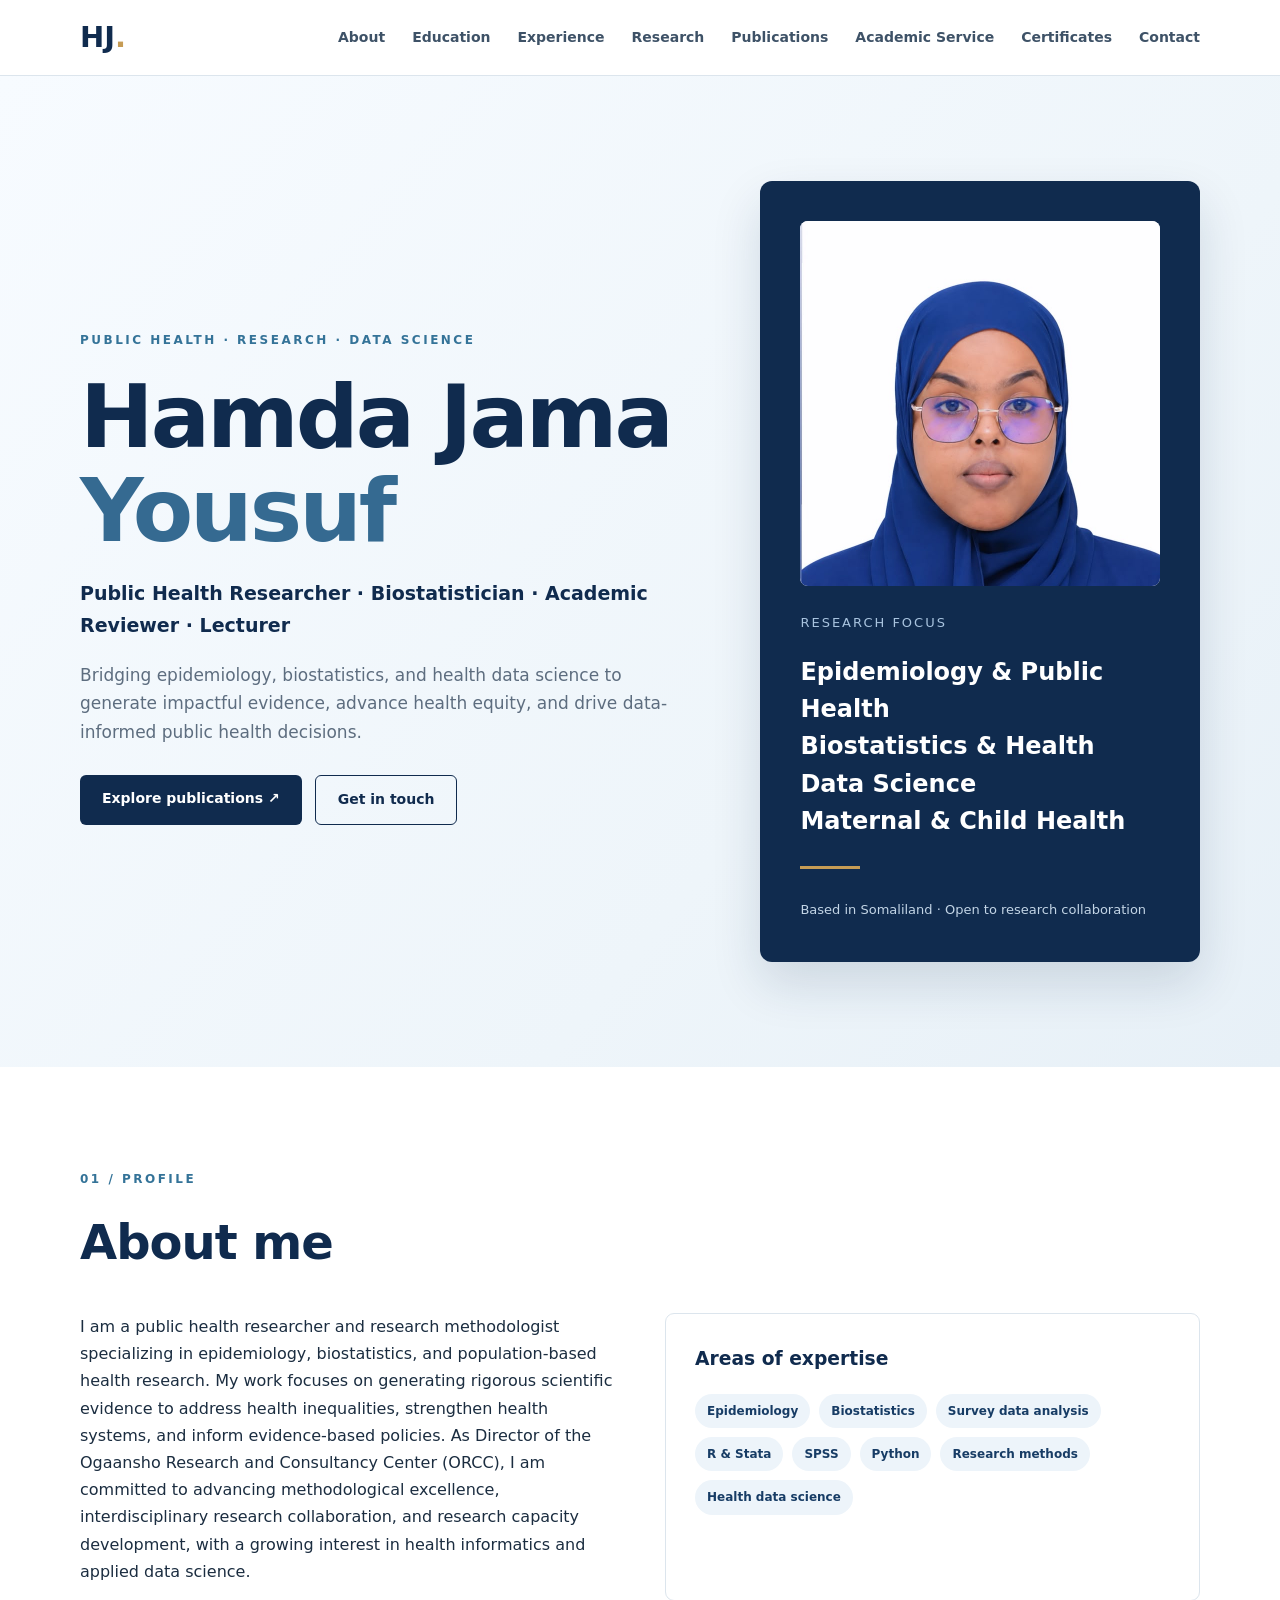
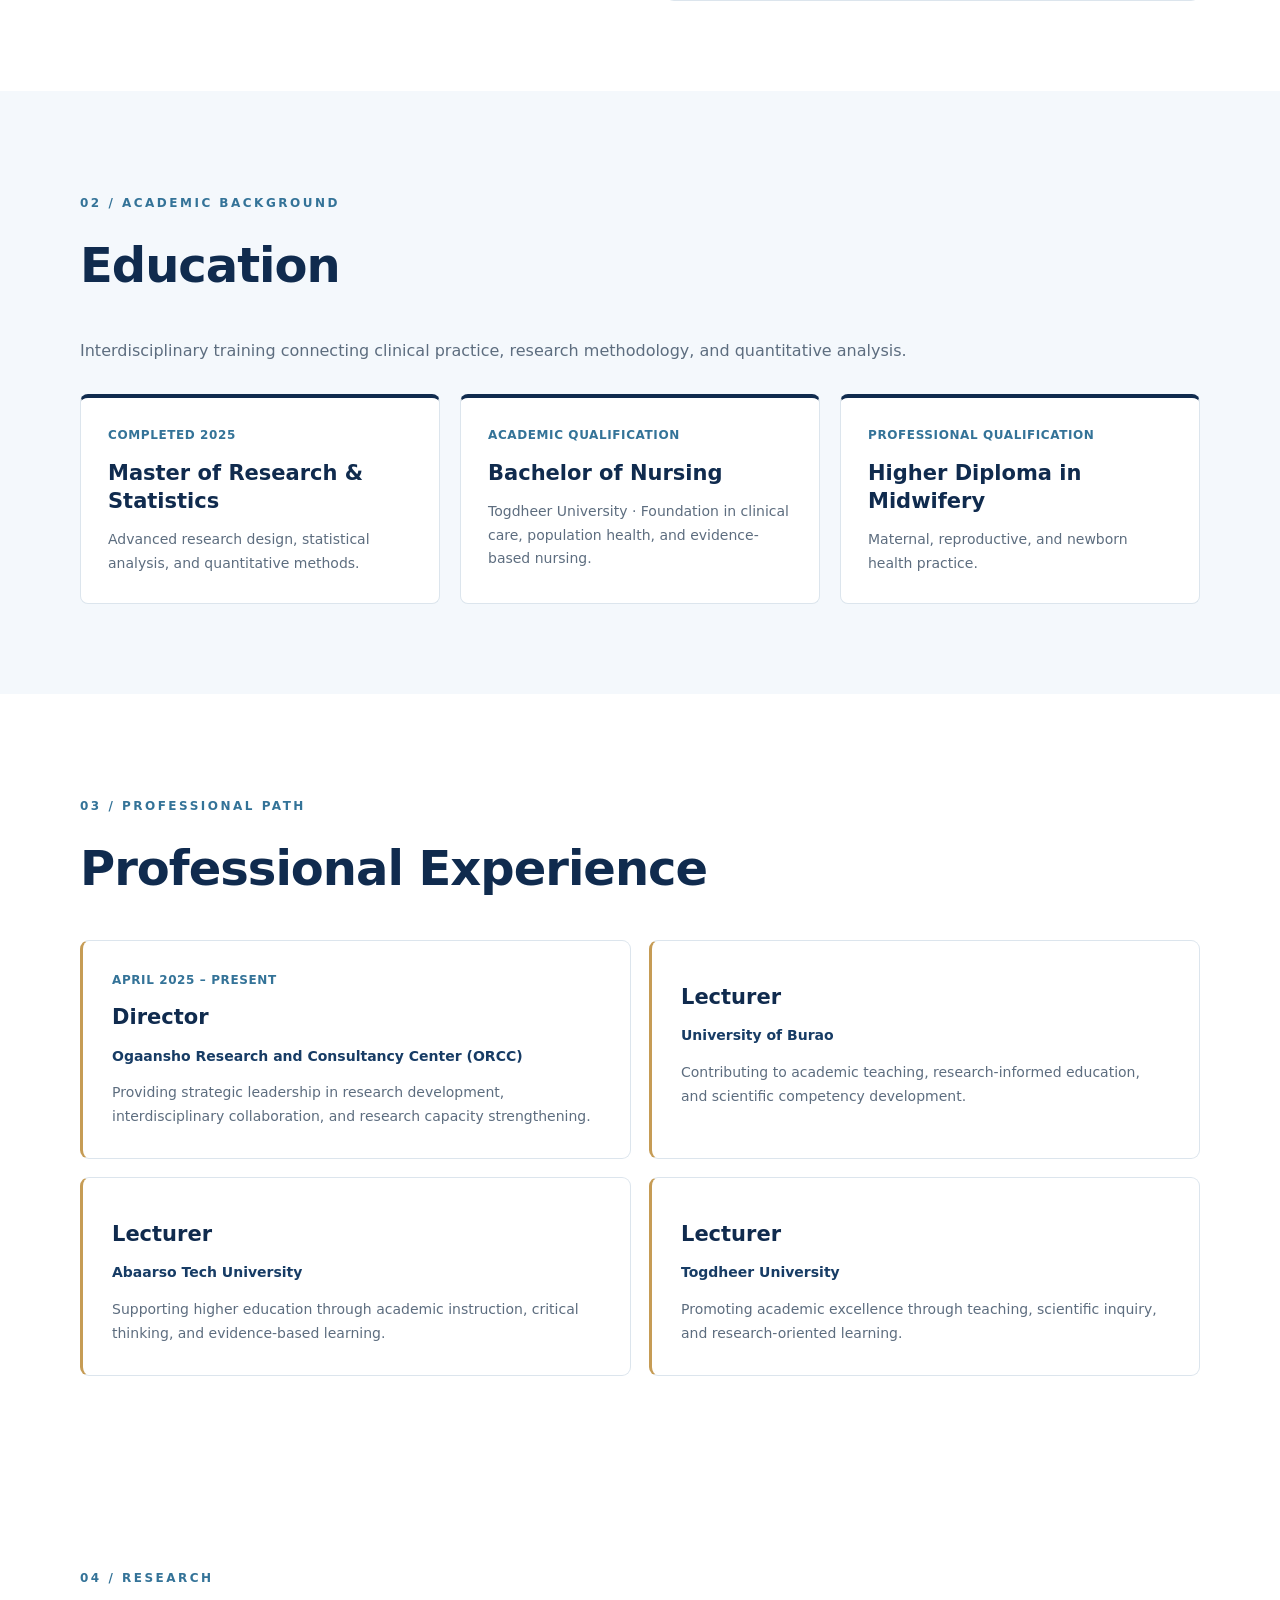
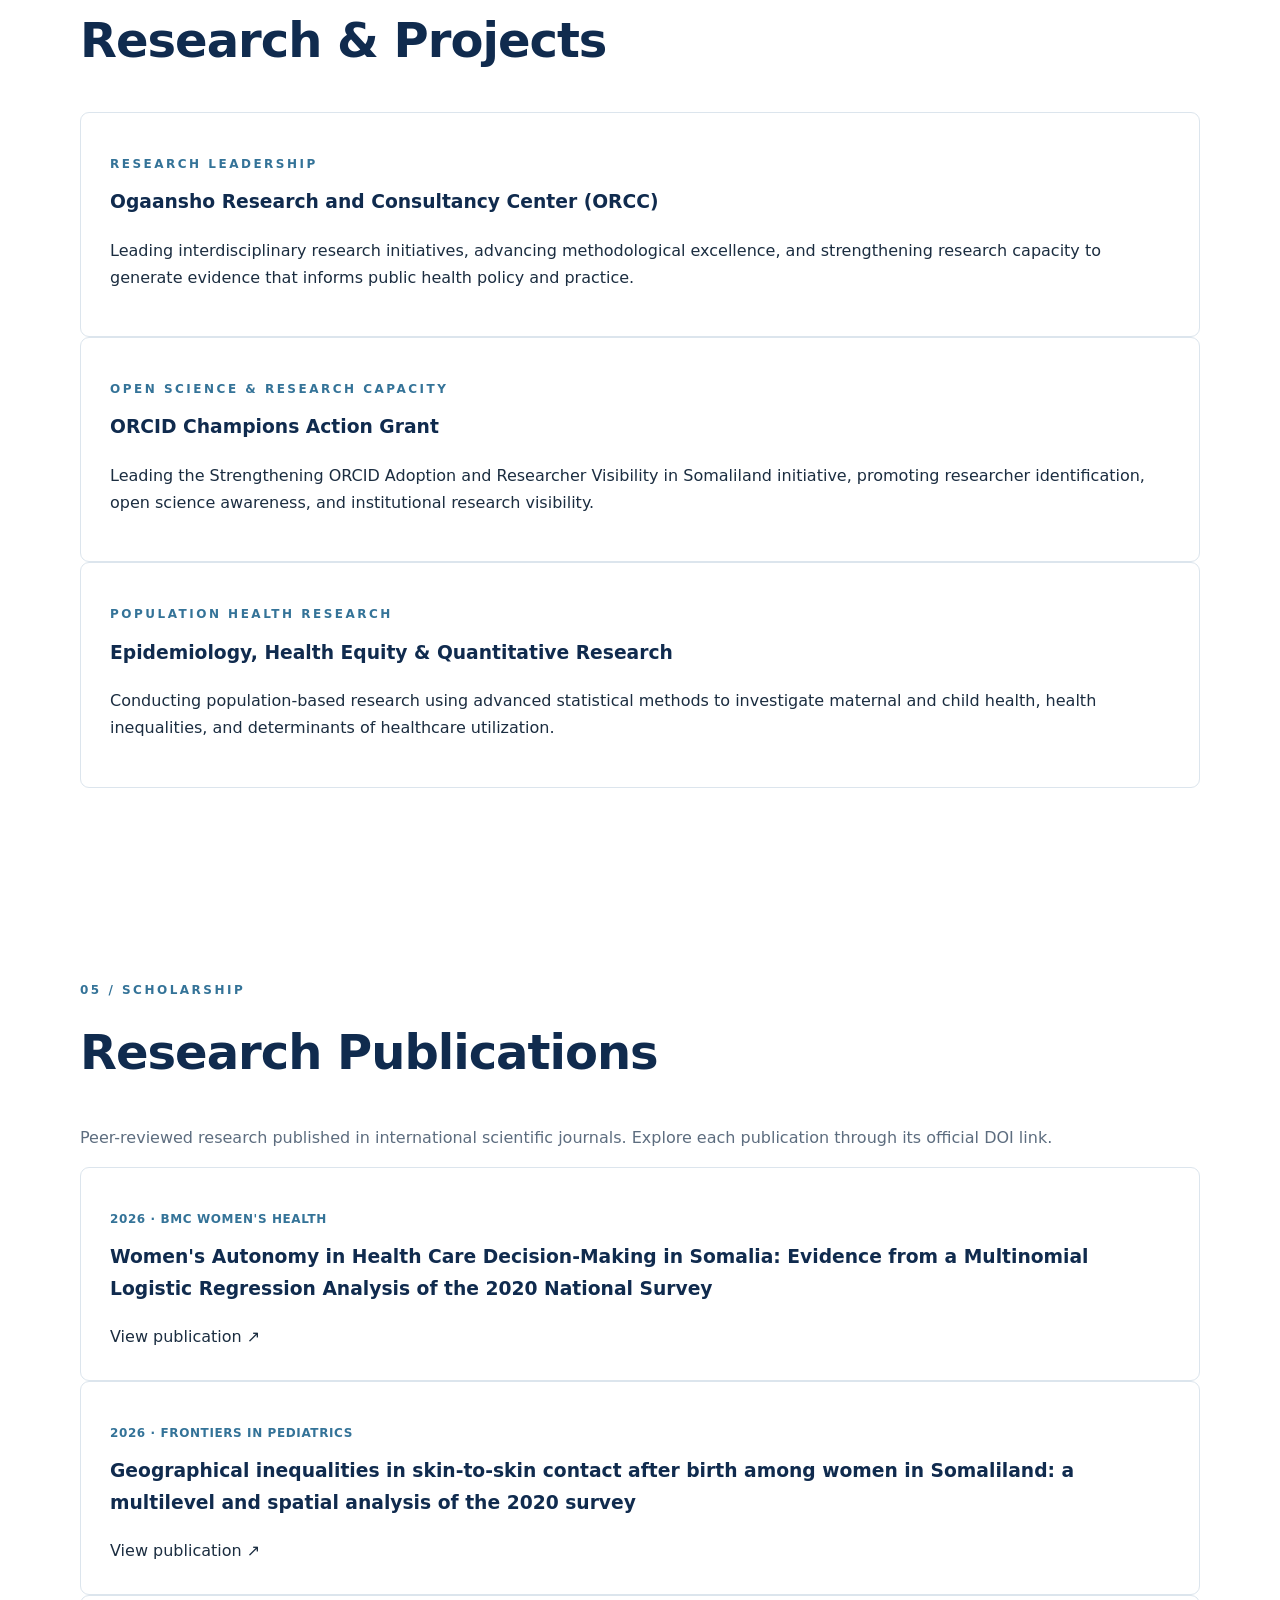
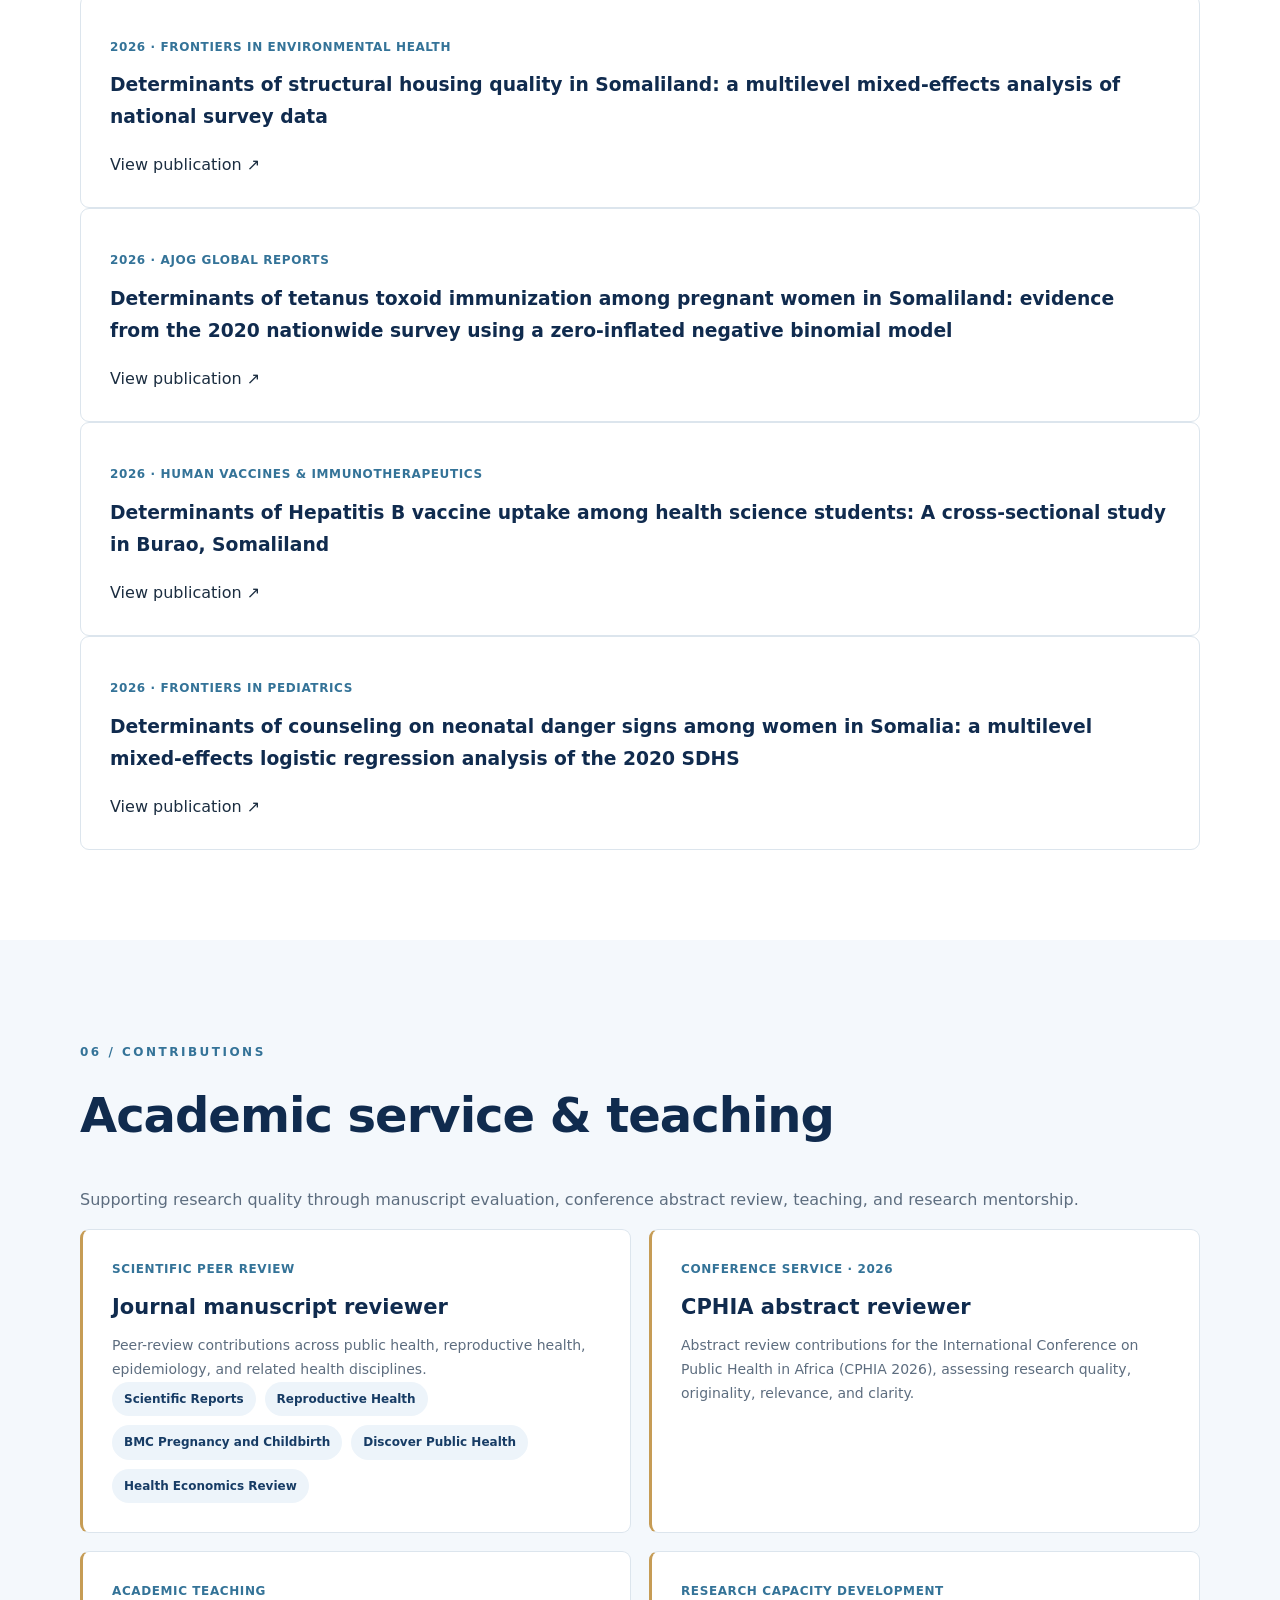
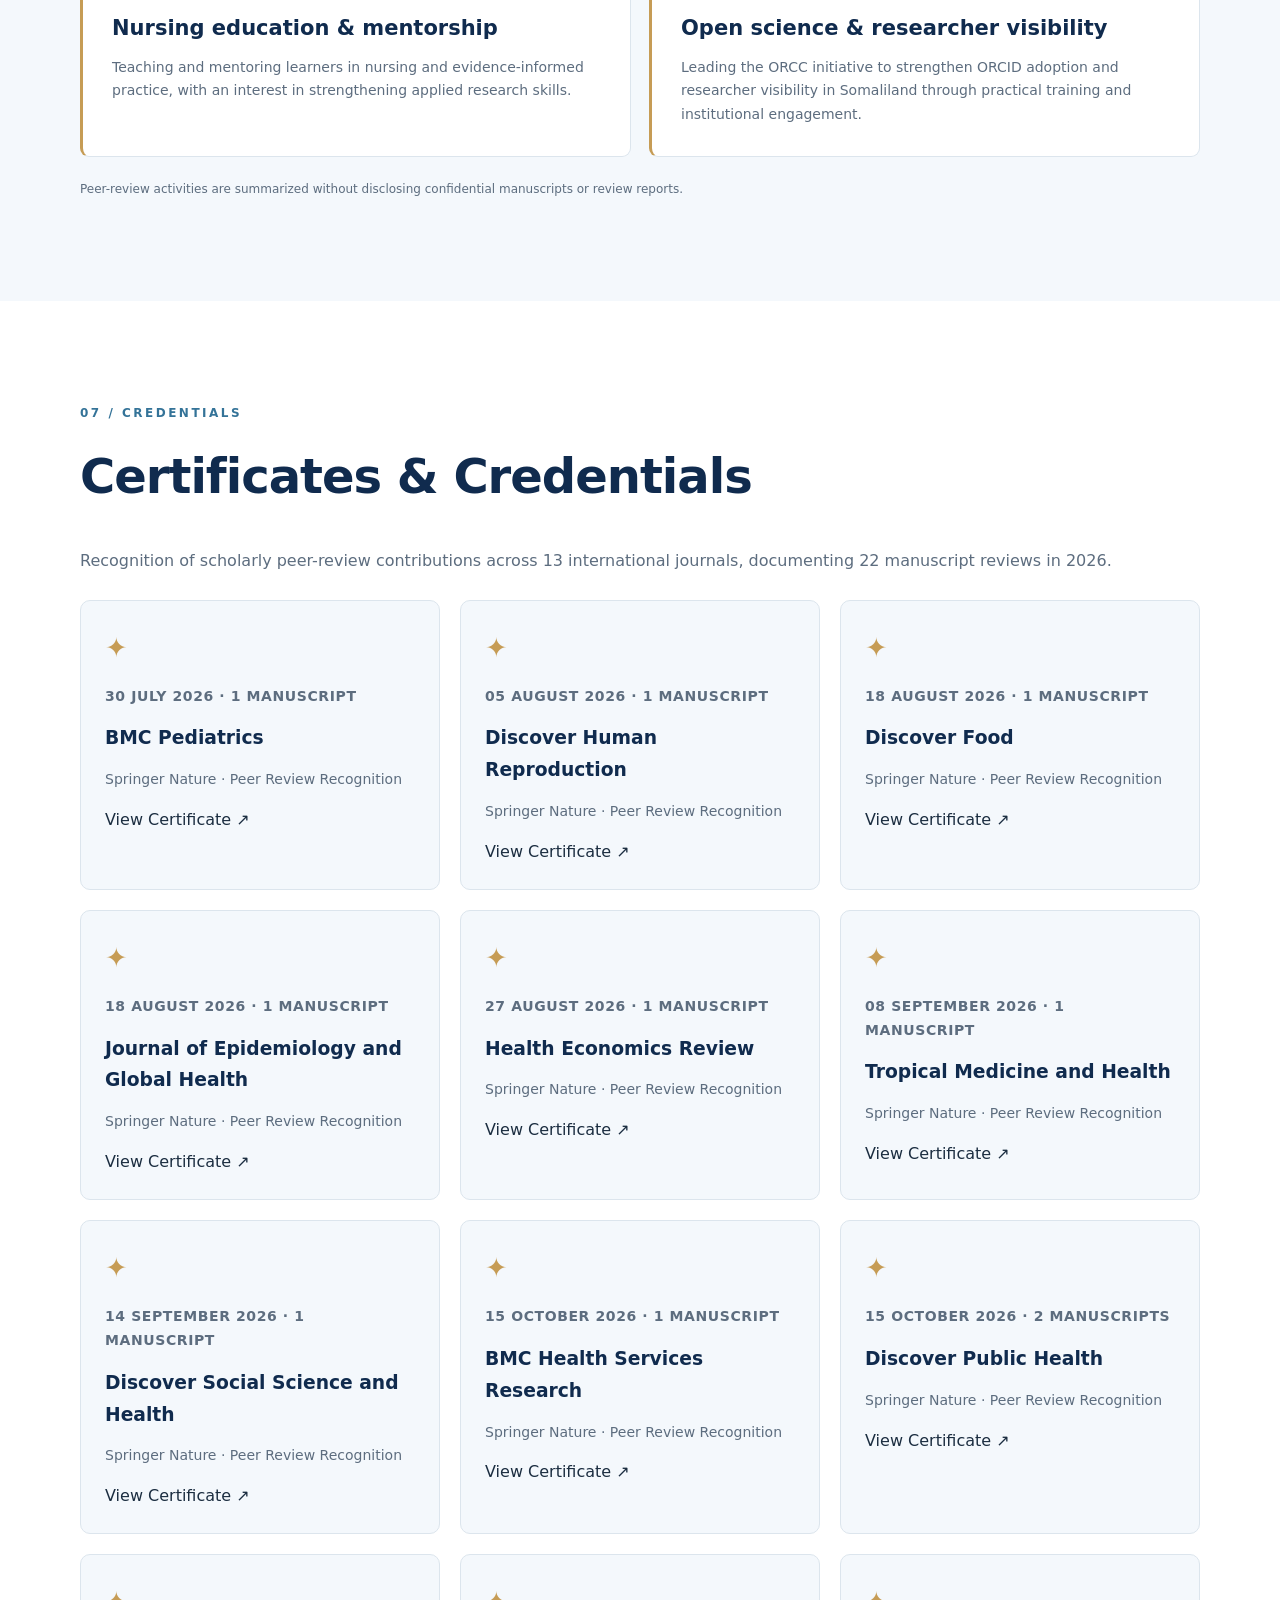
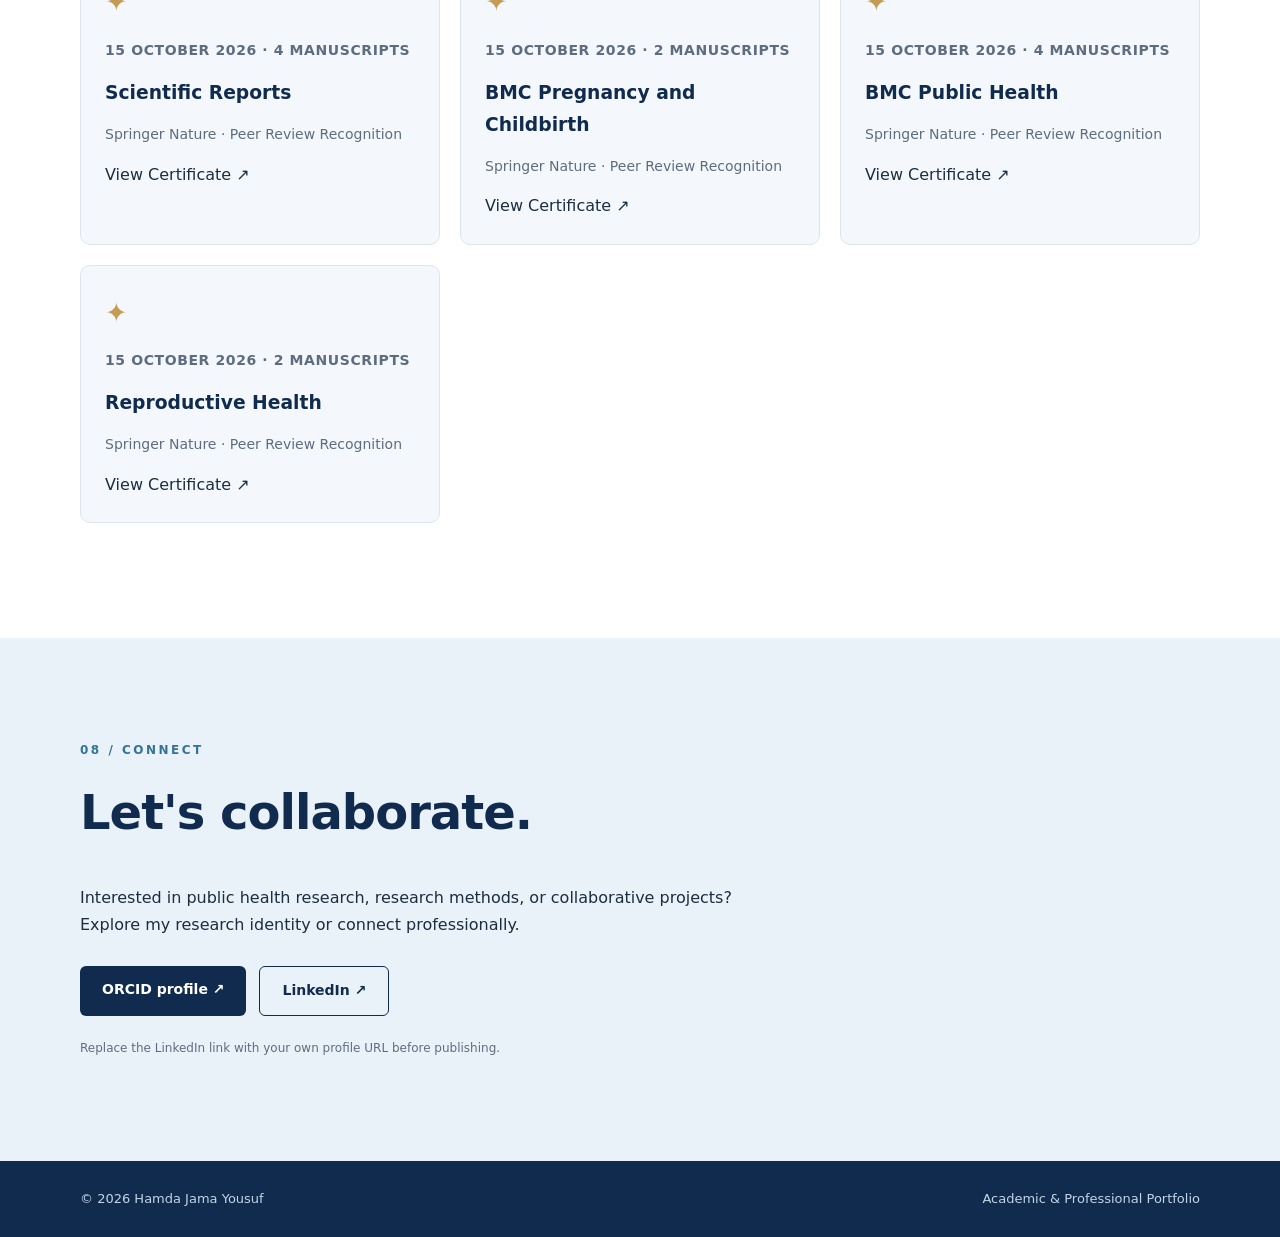
==== commit 3448e0d1: "Update index.html" ====
--- a/index.html
+++ b/index.html
@@ -6,5 +6,4 @@
 <section id="education" class="section pale"><div class="wrap"><p class="eyebrow">02 / ACADEMIC BACKGROUND</p><h2>Education</h2><p class="section-intro">Interdisciplinary training connecting clinical practice, research methodology, and quantitative analysis.</p><div class="timeline"><article class="timeline-item"><span class="timeline-meta">Completed 2025</span><h3>Master of Research &amp; Statistics</h3><p>Advanced research design, statistical analysis, and quantitative methods.</p></article><article class="timeline-item"><span class="timeline-meta">Academic qualification</span><h3>Bachelor of Nursing</h3><p>Togdheer University · Foundation in clinical care, population health, and evidence-based nursing.</p></article><article class="timeline-item"><span class="timeline-meta">Professional qualification</span><h3>Higher Diploma in Midwifery</h3><p>Maternal, reproductive, and newborn health practice.</p></article></div></div></section>
 <section id="experience" class="section"><div class="wrap"><p class="eyebrow">03 / PROFESSIONAL PATH</p><h2>Professional Experience</h2><div class="experience-grid"><article class="panel role"><span class="timeline-meta">April 2025 – Present</span><h3>Director</h3><p class="role-org">Ogaansho Research and Consultancy Center (ORCC)</p><p>Providing strategic leadership in research development, interdisciplinary collaboration, and research capacity strengthening.</p></article><article class="panel role"><h3>Lecturer</h3><p class="role-org">University of Burao</p><p>Contributing to academic teaching, research-informed education, and scientific competency development.</p></article><article class="panel role"><h3>Lecturer</h3><p class="role-org">Abaarso Tech University</p><p>Supporting higher education through academic instruction, critical thinking, and evidence-based learning.</p></article><article class="panel role"><h3>Lecturer</h3><p class="role-org">Togdheer University</p><p>Promoting academic excellence through teaching, scientific inquiry, and research-oriented learning.</p></article></div></div></section>
 <section id="research" class="section"><div class="wrap"><p class="eyebrow">04 / RESEARCH</p><h2>Research &amp; Projects</h2><div class="research-grid"><article class="panel"><p class="eyebrow">RESEARCH LEADERSHIP</p><h3>Ogaansho Research and Consultancy Center (ORCC)</h3><p>Leading interdisciplinary research initiatives, advancing methodological excellence, and strengthening research capacity to generate evidence that informs public health policy and practice.</p></article><article class="panel"><p class="eyebrow">OPEN SCIENCE &amp; RESEARCH CAPACITY</p><h3>ORCID Champions Action Grant</h3><p>Leading the Strengthening ORCID Adoption and Researcher Visibility in Somaliland initiative, promoting researcher identification, open science awareness, and institutional research visibility.</p></article><article class="panel"><p class="eyebrow">POPULATION HEALTH RESEARCH</p><h3>Epidemiology, Health Equity &amp; Quantitative Research</h3><p>Conducting population-based research using advanced statistical methods to investigate maternal and child health, health inequalities, and determinants of healthcare utilization.</p></article></div></div></section><section id="publications" class="section"><div class="wrap"><p class="eyebrow">05 / SCHOLARSHIP</p><h2>Research Publications</h2><p class="section-intro">Peer-reviewed research published in international scientific journals. Explore each publication through its official DOI link.</p><div class="publication-list"><article class="panel publication"><p class="timeline-meta">2026 · BMC Women's Health</p><h3>Women's Autonomy in Health Care Decision-Making in Somalia: Evidence from a Multinomial Logistic Regression Analysis of the 2020 National Survey</h3><a href="https://doi.org/10.1186/s12905-026-04619-4" target="_blank" rel="noopener noreferrer">View publication ↗</a></article><article class="panel publication"><p class="timeline-meta">2026 · Frontiers in Pediatrics</p><h3>Geographical inequalities in skin-to-skin contact after birth among women in Somaliland: a multilevel and spatial analysis of the 2020 survey</h3><a href="https://doi.org/10.3389/fped.2026.1859038" target="_blank" rel="noopener noreferrer">View publication ↗</a></article><article class="panel publication"><p class="timeline-meta">2026 · Frontiers in Environmental Health</p><h3>Determinants of structural housing quality in Somaliland: a multilevel mixed-effects analysis of national survey data</h3><a href="https://doi.org/10.3389/fenvh.2026.1895942" target="_blank" rel="noopener noreferrer">View publication ↗</a></article><article class="panel publication"><p class="timeline-meta">2026 · AJOG Global Reports</p><h3>Determinants of tetanus toxoid immunization among pregnant women in Somaliland: evidence from the 2020 nationwide survey using a zero-inflated negative binomial model</h3><a href="https://doi.org/10.1016/j.xagr.2026.100641" target="_blank" rel="noopener noreferrer">View publication ↗</a></article><article class="panel publication"><p class="timeline-meta">2026 · Human Vaccines &amp; Immunotherapeutics</p><h3>Determinants of Hepatitis B vaccine uptake among health science students: A cross-sectional study in Burao, Somaliland</h3><a href="https://doi.org/10.1080/21645515.2026.2679786" target="_blank" rel="noopener noreferrer">View publication ↗</a></article><article class="panel publication"><p class="timeline-meta">2026 · Frontiers in Pediatrics</p><h3>Determinants of counseling on neonatal danger signs among women in Somalia: a multilevel mixed-effects logistic regression analysis of the 2020 SDHS</h3><a href="https://doi.org/10.3389/fped.2026.1844879" target="_blank" rel="noopener noreferrer">View publication ↗</a></article></div></div></section><section id="service" class="section pale"><div class="wrap"><p class="eyebrow">06 / CONTRIBUTIONS</p><h2>Academic service &amp; teaching</h2><p class="section-intro">Supporting research quality through manuscript evaluation, conference abstract review, teaching, and research mentorship.</p><div class="experience-grid"><article class="panel role"><span class="timeline-meta">SCIENTIFIC PEER REVIEW</span><h3>Journal manuscript reviewer</h3><p>Peer-review contributions across public health, reproductive health, epidemiology, and related health disciplines.</p><div class="tags"><span>Scientific Reports</span><span>Reproductive Health</span><span>BMC Pregnancy and Childbirth</span><span>Discover Public Health</span><span>Health Economics Review</span></div></article><article class="panel role"><span class="timeline-meta">CONFERENCE SERVICE · 2026</span><h3>CPHIA abstract reviewer</h3><p>Abstract review contributions for the International Conference on Public Health in Africa (CPHIA 2026), assessing research quality, originality, relevance, and clarity.</p></article><article class="panel role"><span class="timeline-meta">ACADEMIC TEACHING</span><h3>Nursing education &amp; mentorship</h3><p>Teaching and mentoring learners in nursing and evidence-informed practice, with an interest in strengthening applied research skills.</p></article><article class="panel role"><span class="timeline-meta">RESEARCH CAPACITY DEVELOPMENT</span><h3>Open science &amp; researcher visibility</h3><p>Leading the ORCC initiative to strengthen ORCID adoption and researcher visibility in Somaliland through practical training and institutional engagement.</p></article></div><p class="note">Peer-review activities are summarized without disclosing confidential manuscripts or review reports.</p></div></section>
-<section id="certificates" class="section"><div class="wrap"><p class="eyebrow">07 / CREDENTIALS</p><h2>Certificates &amp; credentials</h2><p class="section-intro">A curated collection of professional training, academic development, research and peer-review certificates. Verified credentials will appear here as they are added.</p><div class="certificate-grid" id="certificate-gallery"><article class="certificate-placeholder"><div class="certificate-symbol" aria-hidden="true">✦</div><h3>Research &amp; data analysis</h3><p>Training certificates and professional development.</p><span>Awaiting certificates</span></article><article class="certificate-placeholder"><div class="certificate-symbol" aria-hidden="true">✦</div><h3>Peer review &amp; academic service</h3><p>Reviewer recognition and academic contributions.</p><span>Awaiting certificates</span></article><article class="certificate-placeholder"><div class="certificate-symbol" aria-hidden="true">✦</div><h3>Healthcare &amp; other training</h3><p>Clinical and professional learning credentials.</p><span>Awaiting certificates</span></article></div><div class="certificate-upload"><h3>Preview your certificates</h3><p>Choose certificate images or PDF files from your device to preview them on this page. This is a <strong>temporary local preview</strong>; files are not uploaded or saved to the website. Send the certificate files in our chat to add them permanently.</p><label class="btn primary upload-label" for="certificate-files">Choose certificate files</label><input id="certificate-files" type="file" accept="image/jpeg,image/png,image/webp,application/pdf" multiple><p id="certificate-status" class="note" role="status" aria-live="polite">No files selected.</p><div id="certificate-preview" class="certificate-grid"></div></div></div></section>
-<section id="contact" class="section contact"><div class="wrap"><p class="eyebrow">08 / CONNECT</p><h2>Let's collaborate.</h2><p>Interested in public health research, research methods, or collaborative projects? Explore my research identity or connect professionally.</p><div class="actions"><a class="btn primary" href="https://orcid.org/0009-0006-1268-4886" target="_blank" rel="noopener noreferrer">ORCID profile ↗</a><a class="btn outline" href="https://www.linkedin.com/" target="_blank" rel="noopener noreferrer">LinkedIn ↗</a></div><p class="note">Replace the LinkedIn link with your own profile URL before publishing.</p></div></section></main><footer><div class="wrap footer"><span>© <span id="year"></span> Hamda Jama Yousuf</span><span>Academic & Professional Portfolio</span></div></footer><script src="script.js"></script></body></html>
+<section id="certificates" class="section"><div class="wrap"><p class="eyebrow">07 / CREDENTIALS</p><h2>Certificates &amp; Credentials</h2><p class="section-intro">Recognition of scholarly peer-review contributions across 13 international journals, documenting 22 manuscript reviews in 2026.</p><div class="certificate-grid" id="certificate-gallery"><article class="certificate-placeholder"><div class="certificate-symbol" aria-hidden="true">✦</div><p class="timeline-meta">30 July 2026 · 1 manuscript</p><h3>BMC Pediatrics</h3><p>Springer Nature · Peer Review Recognition</p><a href="certificates/bmc-pediatrics.pdf" target="_blank" rel="noopener noreferrer">View Certificate ↗</a></article><article class="certificate-placeholder"><div class="certificate-symbol" aria-hidden="true">✦</div><p class="timeline-meta">05 August 2026 · 1 manuscript</p><h3>Discover Human Reproduction</h3><p>Springer Nature · Peer Review Recognition</p><a href="certificates/discover-human-reproduction.pdf" target="_blank" rel="noopener noreferrer">View Certificate ↗</a></article><article class="certificate-placeholder"><div class="certificate-symbol" aria-hidden="true">✦</div><p class="timeline-meta">18 August 2026 · 1 manuscript</p><h3>Discover Food</h3><p>Springer Nature · Peer Review Recognition</p><a href="certificates/discover-food.pdf" target="_blank" rel="noopener noreferrer">View Certificate ↗</a></article><article class="certificate-placeholder"><div class="certificate-symbol" aria-hidden="true">✦</div><p class="timeline-meta">18 August 2026 · 1 manuscript</p><h3>Journal of Epidemiology and Global Health</h3><p>Springer Nature · Peer Review Recognition</p><a href="certificates/journal-epidemiology-global-health.pdf" target="_blank" rel="noopener noreferrer">View Certificate ↗</a></article><article class="certificate-placeholder"><div class="certificate-symbol" aria-hidden="true">✦</div><p class="timeline-meta">27 August 2026 · 1 manuscript</p><h3>Health Economics Review</h3><p>Springer Nature · Peer Review Recognition</p><a href="certificates/health-economics-review.pdf" target="_blank" rel="noopener noreferrer">View Certificate ↗</a></article><article class="certificate-placeholder"><div class="certificate-symbol" aria-hidden="true">✦</div><p class="timeline-meta">08 September 2026 · 1 manuscript</p><h3>Tropical Medicine and Health</h3><p>Springer Nature · Peer Review Recognition</p><a href="certificates/tropical-medicine-health.pdf" target="_blank" rel="noopener noreferrer">View Certificate ↗</a></article><article class="certificate-placeholder"><div class="certificate-symbol" aria-hidden="true">✦</div><p class="timeline-meta">14 September 2026 · 1 manuscript</p><h3>Discover Social Science and Health</h3><p>Springer Nature · Peer Review Recognition</p><a href="certificates/discover-social-science-health.pdf" target="_blank" rel="noopener noreferrer">View Certificate ↗</a></article><article class="certificate-placeholder"><div class="certificate-symbol" aria-hidden="true">✦</div><p class="timeline-meta">15 October 2026 · 1 manuscript</p><h3>BMC Health Services Research</h3><p>Springer Nature · Peer Review Recognition</p><a href="certificates/bmc-health-services-research.pdf" target="_blank" rel="noopener noreferrer">View Certificate ↗</a></article><article class="certificate-placeholder"><div class="certificate-symbol" aria-hidden="true">✦</div><p class="timeline-meta">15 October 2026 · 2 manuscripts</p><h3>Discover Public Health</h3><p>Springer Nature · Peer Review Recognition</p><a href="certificates/discover-public-health.pdf" target="_blank" rel="noopener noreferrer">View Certificate ↗</a></article><article class="certificate-placeholder"><div class="certificate-symbol" aria-hidden="true">✦</div><p class="timeline-meta">15 October 2026 · 4 manuscripts</p><h3>Scientific Reports</h3><p>Springer Nature · Peer Review Recognition</p><a href="certificates/scientific-reports.pdf" target="_blank" rel="noopener noreferrer">View Certificate ↗</a></article><article class="certificate-placeholder"><div class="certificate-symbol" aria-hidden="true">✦</div><p class="timeline-meta">15 October 2026 · 2 manuscripts</p><h3>BMC Pregnancy and Childbirth</h3><p>Springer Nature · Peer Review Recognition</p><a href="certificates/bmc-pregnancy-childbirth.pdf" target="_blank" rel="noopener noreferrer">View Certificate ↗</a></article><article class="certificate-placeholder"><div class="certificate-symbol" aria-hidden="true">✦</div><p class="timeline-meta">15 October 2026 · 4 manuscripts</p><h3>BMC Public Health</h3><p>Springer Nature · Peer Review Recognition</p><a href="certificates/bmc-public-health.pdf" target="_blank" rel="noopener noreferrer">View Certificate ↗</a></article><article class="certificate-placeholder"><div class="certificate-symbol" aria-hidden="true">✦</div><p class="timeline-meta">15 October 2026 · 2 manuscripts</p><h3>Reproductive Health</h3><p>Springer Nature · Peer Review Recognition</p><a href="certificates/reproductive-health.pdf" target="_blank" rel="noopener noreferrer">View Certificate ↗</a></article></div></div></section><section id="contact" class="section contact"><div class="wrap"><p class="eyebrow">08 / CONNECT</p><h2>Let's collaborate.</h2><p>Interested in public health research, research methods, or collaborative projects? Explore my research identity or connect professionally.</p><div class="actions"><a class="btn primary" href="https://orcid.org/0009-0006-1268-4886" target="_blank" rel="noopener noreferrer">ORCID profile ↗</a><a class="btn outline" href="https://www.linkedin.com/" target="_blank" rel="noopener noreferrer">LinkedIn ↗</a></div><p class="note">Replace the LinkedIn link with your own profile URL before publishing.</p></div></section></main><footer><div class="wrap footer"><span>© <span id="year"></span> Hamda Jama Yousuf</span><span>Academic & Professional Portfolio</span></div></footer><script src="script.js"></script></body></html>
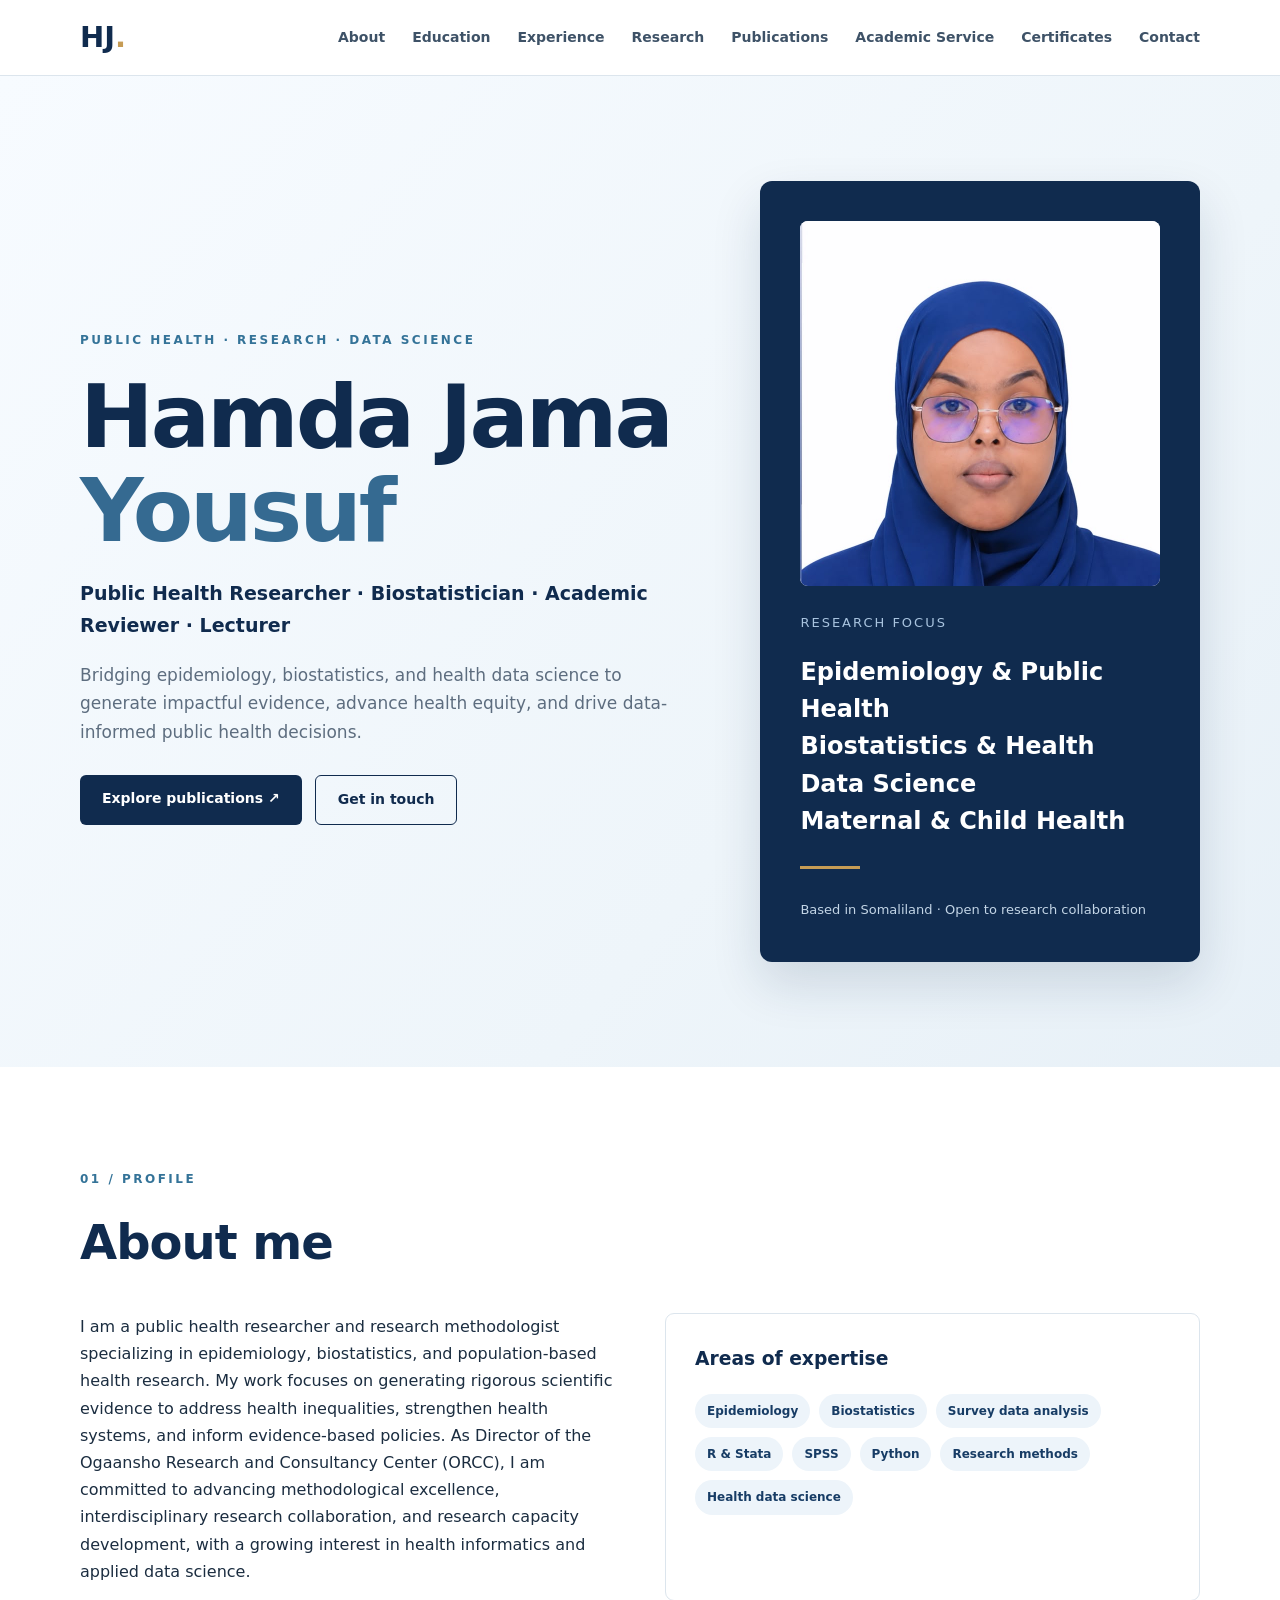
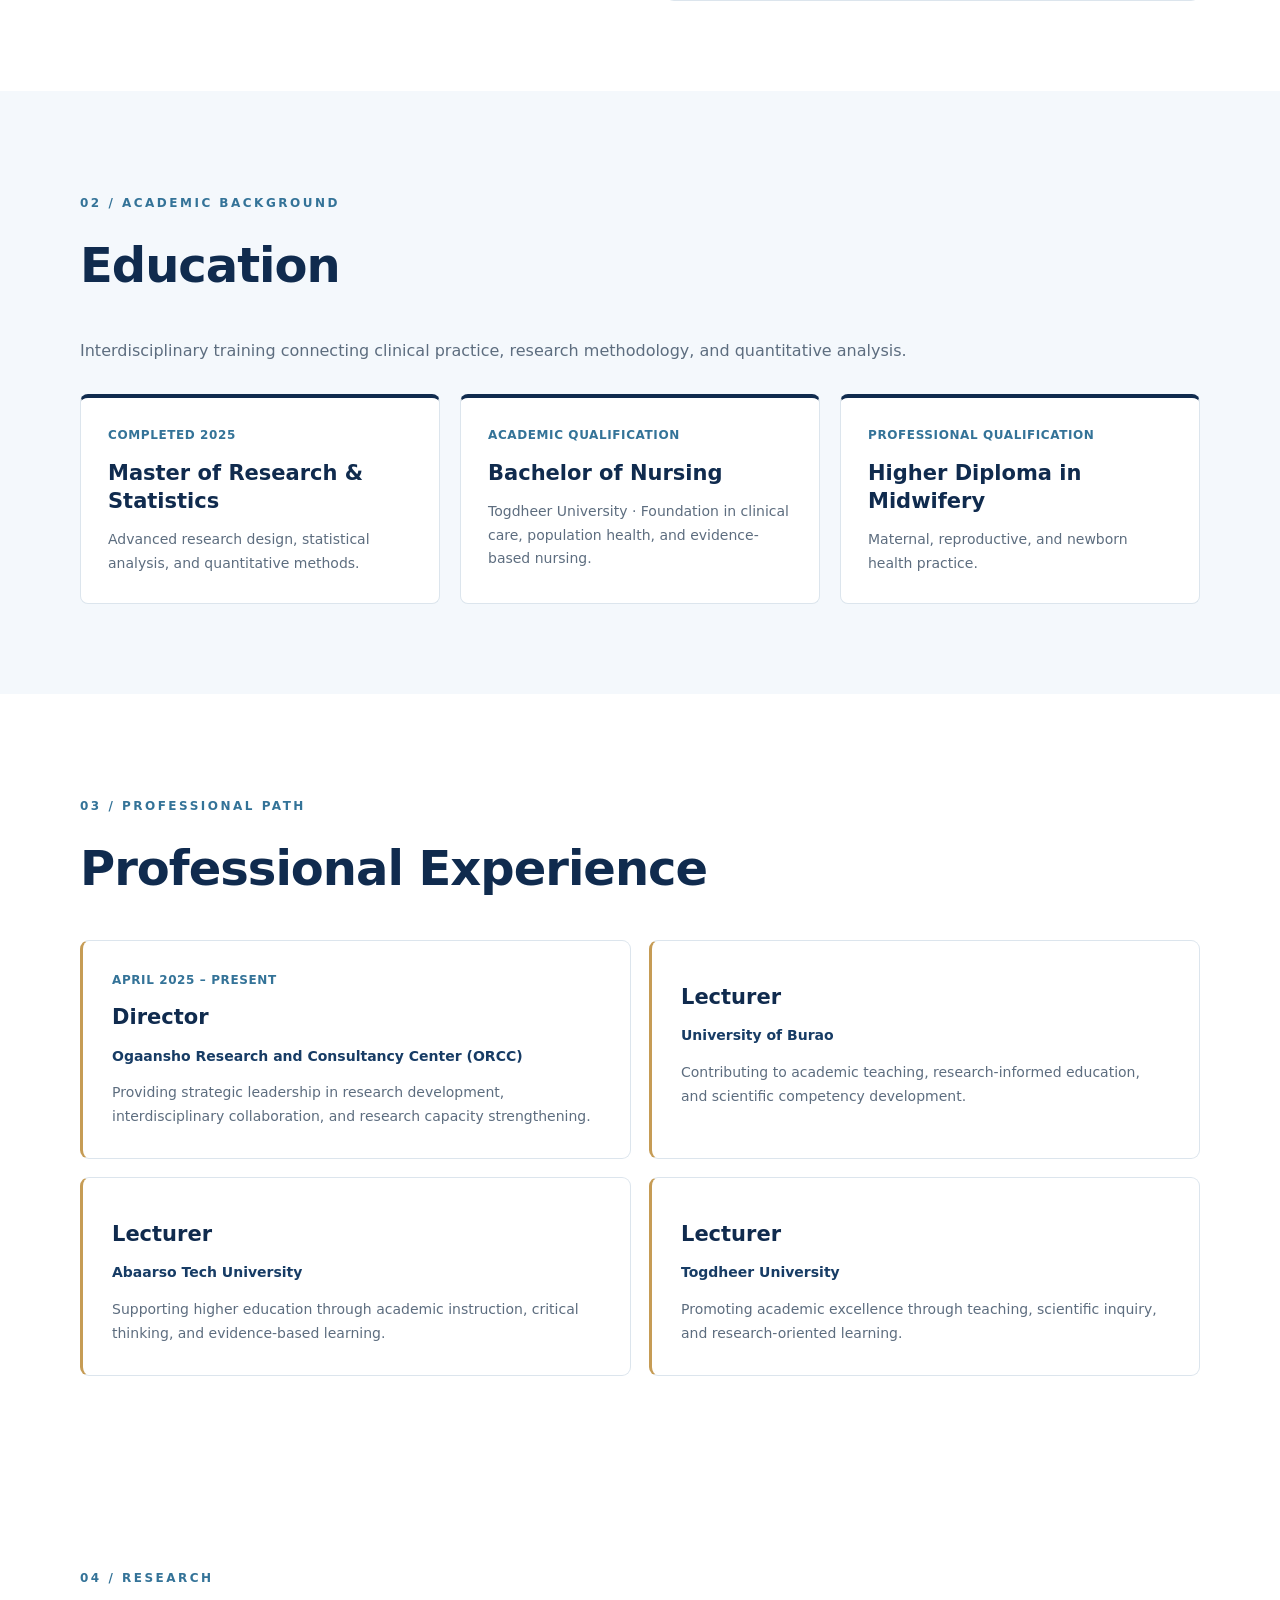
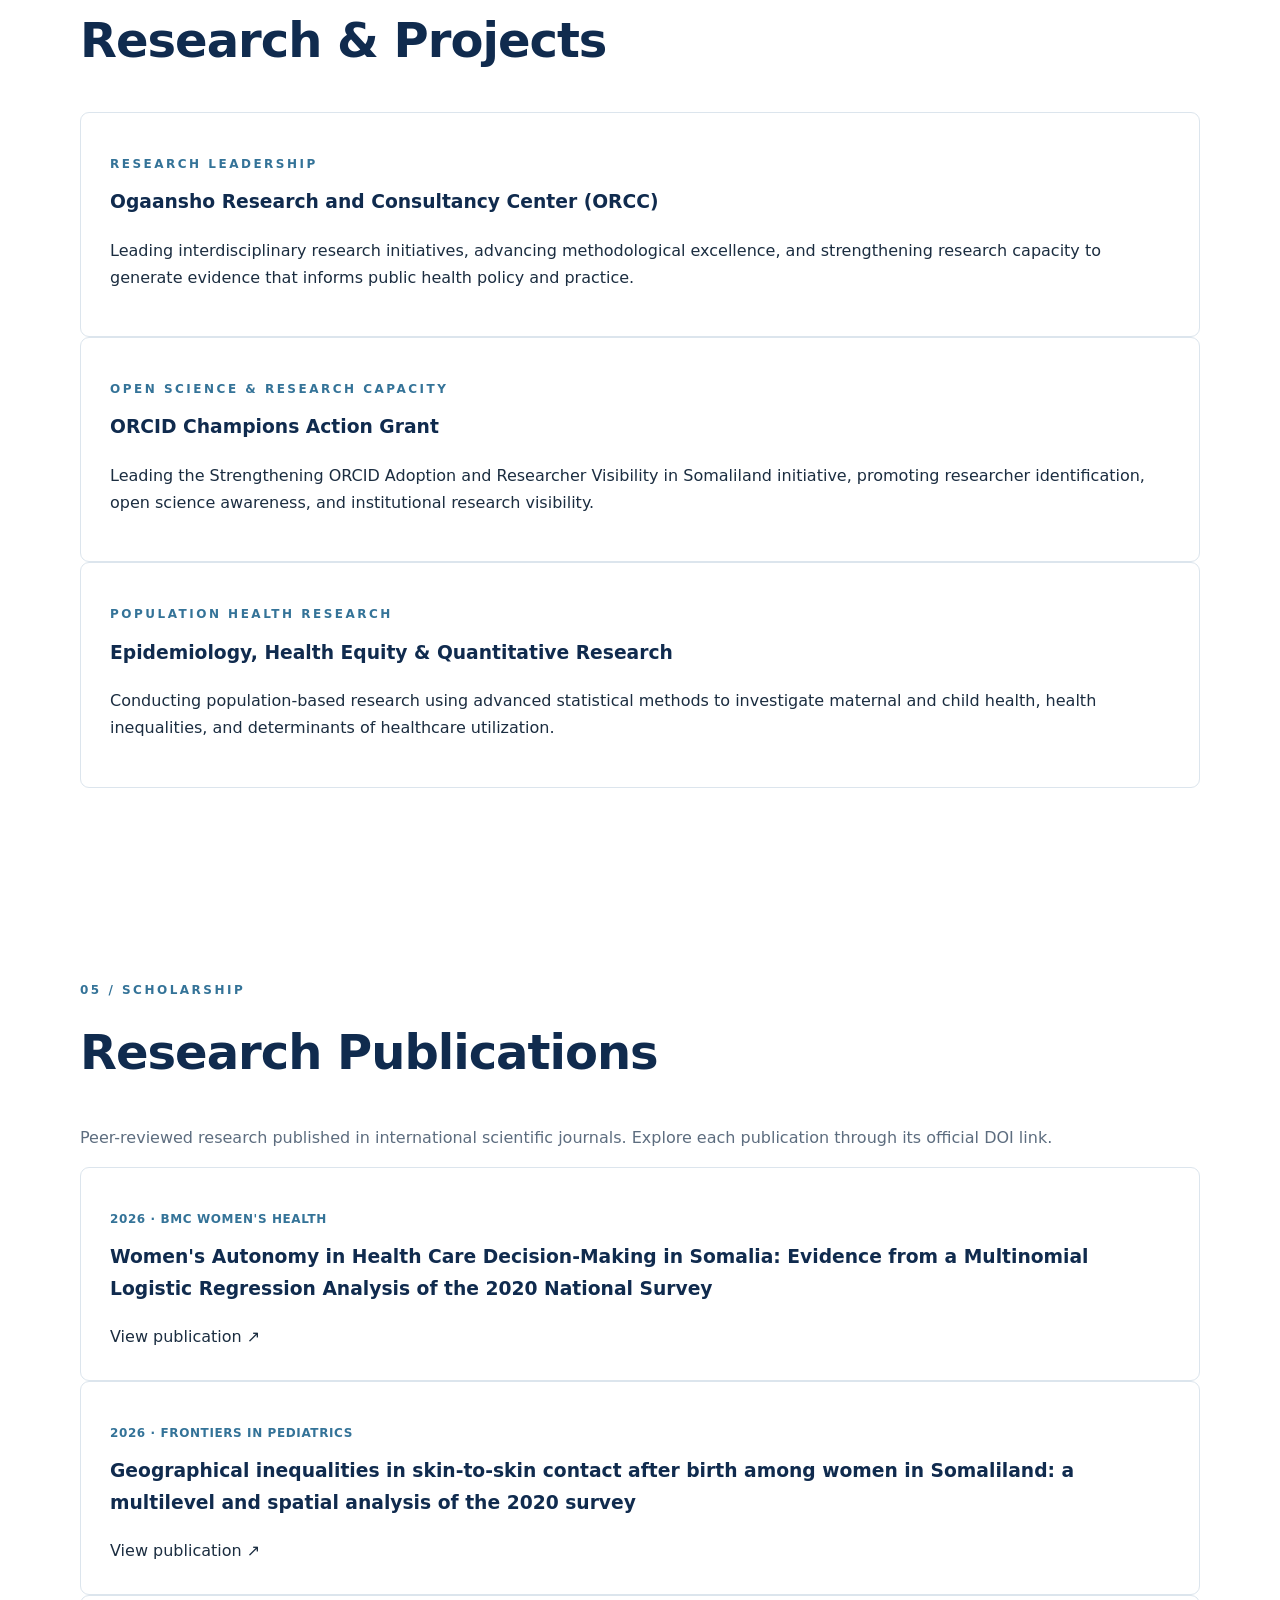
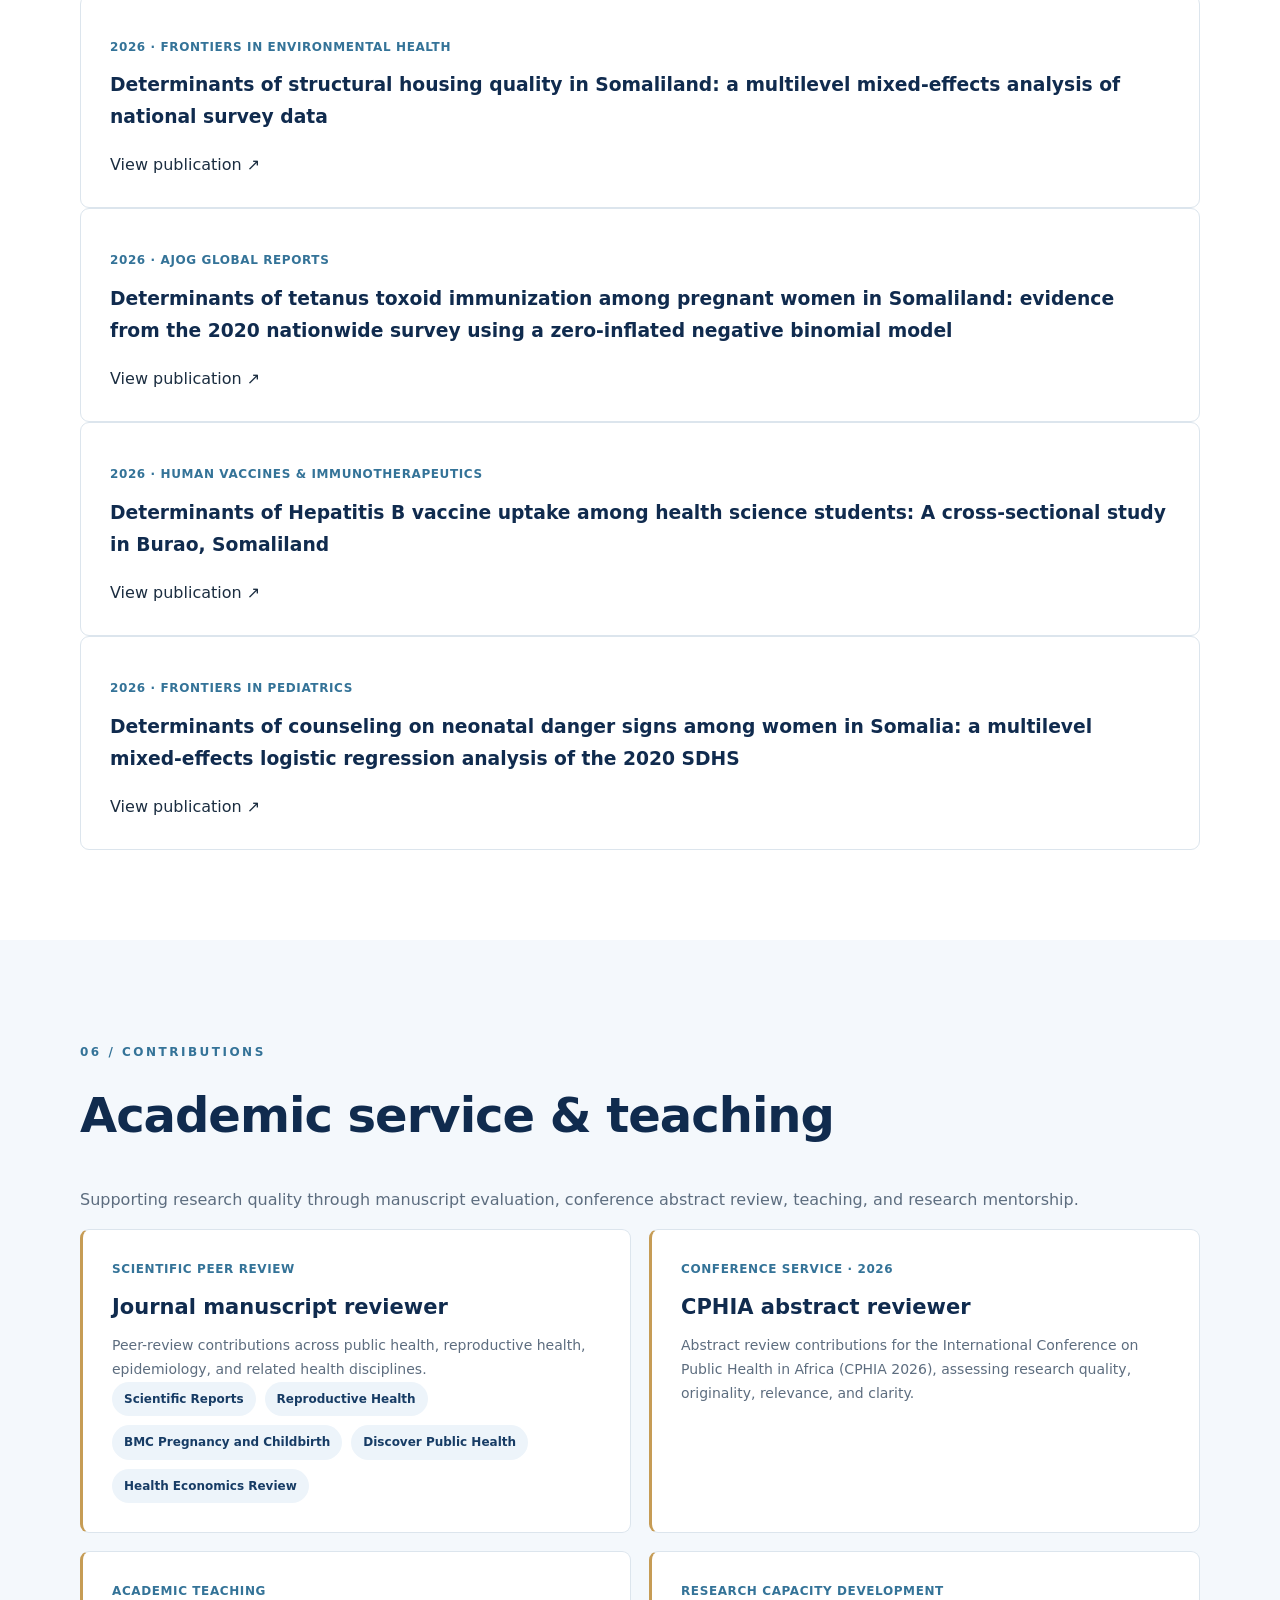
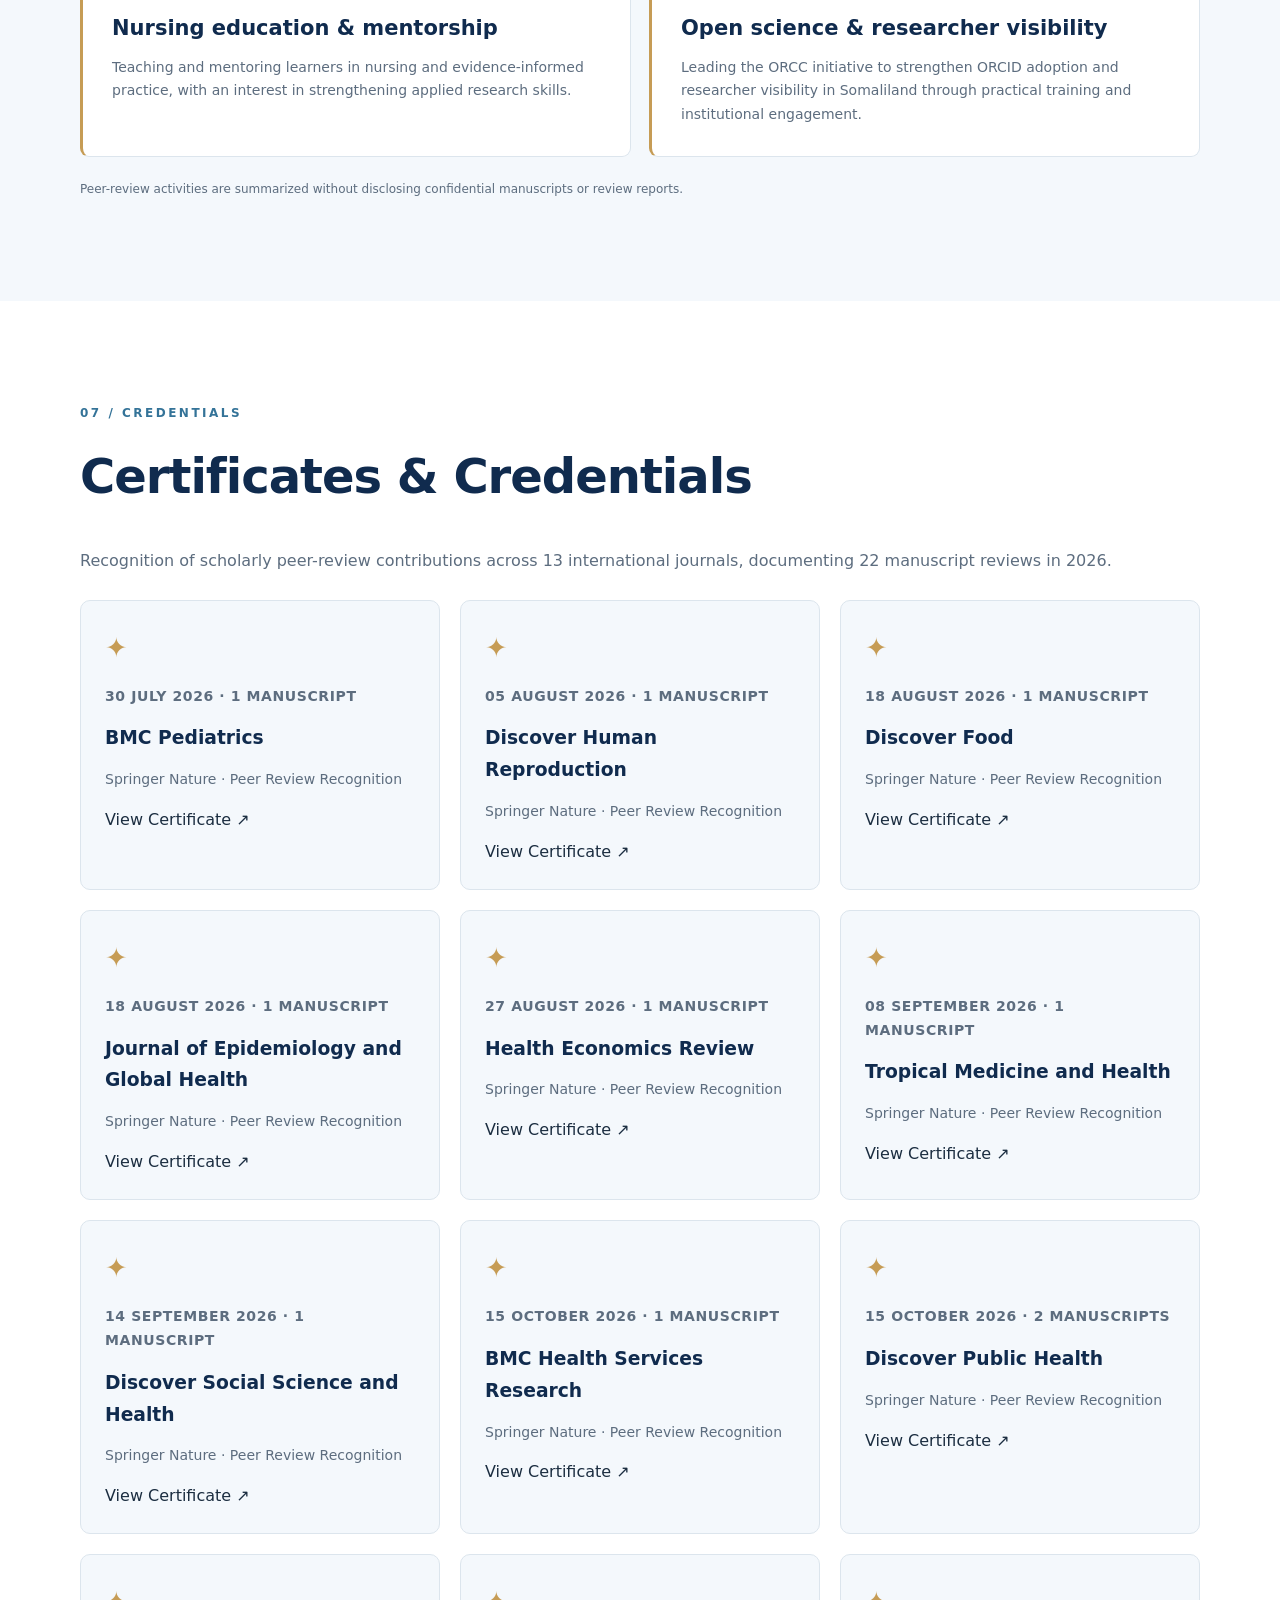
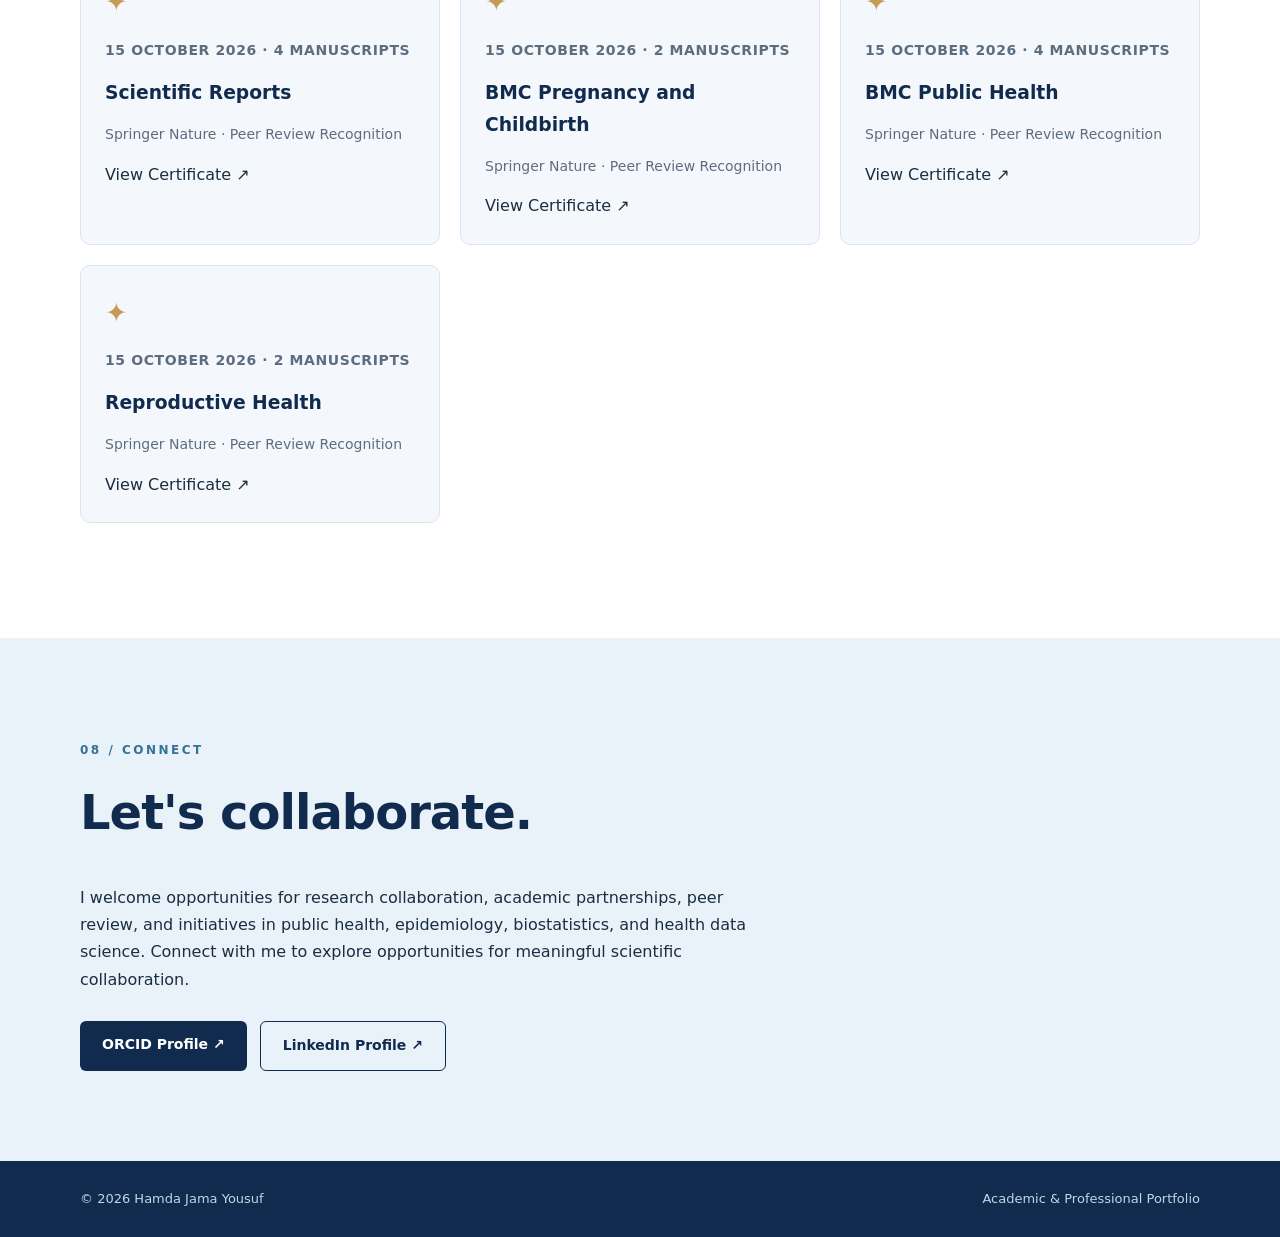
==== commit 932ce451: "Update index.html" ====
--- a/index.html
+++ b/index.html
@@ -6,4 +6,5 @@
 <section id="education" class="section pale"><div class="wrap"><p class="eyebrow">02 / ACADEMIC BACKGROUND</p><h2>Education</h2><p class="section-intro">Interdisciplinary training connecting clinical practice, research methodology, and quantitative analysis.</p><div class="timeline"><article class="timeline-item"><span class="timeline-meta">Completed 2025</span><h3>Master of Research &amp; Statistics</h3><p>Advanced research design, statistical analysis, and quantitative methods.</p></article><article class="timeline-item"><span class="timeline-meta">Academic qualification</span><h3>Bachelor of Nursing</h3><p>Togdheer University · Foundation in clinical care, population health, and evidence-based nursing.</p></article><article class="timeline-item"><span class="timeline-meta">Professional qualification</span><h3>Higher Diploma in Midwifery</h3><p>Maternal, reproductive, and newborn health practice.</p></article></div></div></section>
 <section id="experience" class="section"><div class="wrap"><p class="eyebrow">03 / PROFESSIONAL PATH</p><h2>Professional Experience</h2><div class="experience-grid"><article class="panel role"><span class="timeline-meta">April 2025 – Present</span><h3>Director</h3><p class="role-org">Ogaansho Research and Consultancy Center (ORCC)</p><p>Providing strategic leadership in research development, interdisciplinary collaboration, and research capacity strengthening.</p></article><article class="panel role"><h3>Lecturer</h3><p class="role-org">University of Burao</p><p>Contributing to academic teaching, research-informed education, and scientific competency development.</p></article><article class="panel role"><h3>Lecturer</h3><p class="role-org">Abaarso Tech University</p><p>Supporting higher education through academic instruction, critical thinking, and evidence-based learning.</p></article><article class="panel role"><h3>Lecturer</h3><p class="role-org">Togdheer University</p><p>Promoting academic excellence through teaching, scientific inquiry, and research-oriented learning.</p></article></div></div></section>
 <section id="research" class="section"><div class="wrap"><p class="eyebrow">04 / RESEARCH</p><h2>Research &amp; Projects</h2><div class="research-grid"><article class="panel"><p class="eyebrow">RESEARCH LEADERSHIP</p><h3>Ogaansho Research and Consultancy Center (ORCC)</h3><p>Leading interdisciplinary research initiatives, advancing methodological excellence, and strengthening research capacity to generate evidence that informs public health policy and practice.</p></article><article class="panel"><p class="eyebrow">OPEN SCIENCE &amp; RESEARCH CAPACITY</p><h3>ORCID Champions Action Grant</h3><p>Leading the Strengthening ORCID Adoption and Researcher Visibility in Somaliland initiative, promoting researcher identification, open science awareness, and institutional research visibility.</p></article><article class="panel"><p class="eyebrow">POPULATION HEALTH RESEARCH</p><h3>Epidemiology, Health Equity &amp; Quantitative Research</h3><p>Conducting population-based research using advanced statistical methods to investigate maternal and child health, health inequalities, and determinants of healthcare utilization.</p></article></div></div></section><section id="publications" class="section"><div class="wrap"><p class="eyebrow">05 / SCHOLARSHIP</p><h2>Research Publications</h2><p class="section-intro">Peer-reviewed research published in international scientific journals. Explore each publication through its official DOI link.</p><div class="publication-list"><article class="panel publication"><p class="timeline-meta">2026 · BMC Women's Health</p><h3>Women's Autonomy in Health Care Decision-Making in Somalia: Evidence from a Multinomial Logistic Regression Analysis of the 2020 National Survey</h3><a href="https://doi.org/10.1186/s12905-026-04619-4" target="_blank" rel="noopener noreferrer">View publication ↗</a></article><article class="panel publication"><p class="timeline-meta">2026 · Frontiers in Pediatrics</p><h3>Geographical inequalities in skin-to-skin contact after birth among women in Somaliland: a multilevel and spatial analysis of the 2020 survey</h3><a href="https://doi.org/10.3389/fped.2026.1859038" target="_blank" rel="noopener noreferrer">View publication ↗</a></article><article class="panel publication"><p class="timeline-meta">2026 · Frontiers in Environmental Health</p><h3>Determinants of structural housing quality in Somaliland: a multilevel mixed-effects analysis of national survey data</h3><a href="https://doi.org/10.3389/fenvh.2026.1895942" target="_blank" rel="noopener noreferrer">View publication ↗</a></article><article class="panel publication"><p class="timeline-meta">2026 · AJOG Global Reports</p><h3>Determinants of tetanus toxoid immunization among pregnant women in Somaliland: evidence from the 2020 nationwide survey using a zero-inflated negative binomial model</h3><a href="https://doi.org/10.1016/j.xagr.2026.100641" target="_blank" rel="noopener noreferrer">View publication ↗</a></article><article class="panel publication"><p class="timeline-meta">2026 · Human Vaccines &amp; Immunotherapeutics</p><h3>Determinants of Hepatitis B vaccine uptake among health science students: A cross-sectional study in Burao, Somaliland</h3><a href="https://doi.org/10.1080/21645515.2026.2679786" target="_blank" rel="noopener noreferrer">View publication ↗</a></article><article class="panel publication"><p class="timeline-meta">2026 · Frontiers in Pediatrics</p><h3>Determinants of counseling on neonatal danger signs among women in Somalia: a multilevel mixed-effects logistic regression analysis of the 2020 SDHS</h3><a href="https://doi.org/10.3389/fped.2026.1844879" target="_blank" rel="noopener noreferrer">View publication ↗</a></article></div></div></section><section id="service" class="section pale"><div class="wrap"><p class="eyebrow">06 / CONTRIBUTIONS</p><h2>Academic service &amp; teaching</h2><p class="section-intro">Supporting research quality through manuscript evaluation, conference abstract review, teaching, and research mentorship.</p><div class="experience-grid"><article class="panel role"><span class="timeline-meta">SCIENTIFIC PEER REVIEW</span><h3>Journal manuscript reviewer</h3><p>Peer-review contributions across public health, reproductive health, epidemiology, and related health disciplines.</p><div class="tags"><span>Scientific Reports</span><span>Reproductive Health</span><span>BMC Pregnancy and Childbirth</span><span>Discover Public Health</span><span>Health Economics Review</span></div></article><article class="panel role"><span class="timeline-meta">CONFERENCE SERVICE · 2026</span><h3>CPHIA abstract reviewer</h3><p>Abstract review contributions for the International Conference on Public Health in Africa (CPHIA 2026), assessing research quality, originality, relevance, and clarity.</p></article><article class="panel role"><span class="timeline-meta">ACADEMIC TEACHING</span><h3>Nursing education &amp; mentorship</h3><p>Teaching and mentoring learners in nursing and evidence-informed practice, with an interest in strengthening applied research skills.</p></article><article class="panel role"><span class="timeline-meta">RESEARCH CAPACITY DEVELOPMENT</span><h3>Open science &amp; researcher visibility</h3><p>Leading the ORCC initiative to strengthen ORCID adoption and researcher visibility in Somaliland through practical training and institutional engagement.</p></article></div><p class="note">Peer-review activities are summarized without disclosing confidential manuscripts or review reports.</p></div></section>
-<section id="certificates" class="section"><div class="wrap"><p class="eyebrow">07 / CREDENTIALS</p><h2>Certificates &amp; Credentials</h2><p class="section-intro">Recognition of scholarly peer-review contributions across 13 international journals, documenting 22 manuscript reviews in 2026.</p><div class="certificate-grid" id="certificate-gallery"><article class="certificate-placeholder"><div class="certificate-symbol" aria-hidden="true">✦</div><p class="timeline-meta">30 July 2026 · 1 manuscript</p><h3>BMC Pediatrics</h3><p>Springer Nature · Peer Review Recognition</p><a href="certificates/bmc-pediatrics.pdf" target="_blank" rel="noopener noreferrer">View Certificate ↗</a></article><article class="certificate-placeholder"><div class="certificate-symbol" aria-hidden="true">✦</div><p class="timeline-meta">05 August 2026 · 1 manuscript</p><h3>Discover Human Reproduction</h3><p>Springer Nature · Peer Review Recognition</p><a href="certificates/discover-human-reproduction.pdf" target="_blank" rel="noopener noreferrer">View Certificate ↗</a></article><article class="certificate-placeholder"><div class="certificate-symbol" aria-hidden="true">✦</div><p class="timeline-meta">18 August 2026 · 1 manuscript</p><h3>Discover Food</h3><p>Springer Nature · Peer Review Recognition</p><a href="certificates/discover-food.pdf" target="_blank" rel="noopener noreferrer">View Certificate ↗</a></article><article class="certificate-placeholder"><div class="certificate-symbol" aria-hidden="true">✦</div><p class="timeline-meta">18 August 2026 · 1 manuscript</p><h3>Journal of Epidemiology and Global Health</h3><p>Springer Nature · Peer Review Recognition</p><a href="certificates/journal-epidemiology-global-health.pdf" target="_blank" rel="noopener noreferrer">View Certificate ↗</a></article><article class="certificate-placeholder"><div class="certificate-symbol" aria-hidden="true">✦</div><p class="timeline-meta">27 August 2026 · 1 manuscript</p><h3>Health Economics Review</h3><p>Springer Nature · Peer Review Recognition</p><a href="certificates/health-economics-review.pdf" target="_blank" rel="noopener noreferrer">View Certificate ↗</a></article><article class="certificate-placeholder"><div class="certificate-symbol" aria-hidden="true">✦</div><p class="timeline-meta">08 September 2026 · 1 manuscript</p><h3>Tropical Medicine and Health</h3><p>Springer Nature · Peer Review Recognition</p><a href="certificates/tropical-medicine-health.pdf" target="_blank" rel="noopener noreferrer">View Certificate ↗</a></article><article class="certificate-placeholder"><div class="certificate-symbol" aria-hidden="true">✦</div><p class="timeline-meta">14 September 2026 · 1 manuscript</p><h3>Discover Social Science and Health</h3><p>Springer Nature · Peer Review Recognition</p><a href="certificates/discover-social-science-health.pdf" target="_blank" rel="noopener noreferrer">View Certificate ↗</a></article><article class="certificate-placeholder"><div class="certificate-symbol" aria-hidden="true">✦</div><p class="timeline-meta">15 October 2026 · 1 manuscript</p><h3>BMC Health Services Research</h3><p>Springer Nature · Peer Review Recognition</p><a href="certificates/bmc-health-services-research.pdf" target="_blank" rel="noopener noreferrer">View Certificate ↗</a></article><article class="certificate-placeholder"><div class="certificate-symbol" aria-hidden="true">✦</div><p class="timeline-meta">15 October 2026 · 2 manuscripts</p><h3>Discover Public Health</h3><p>Springer Nature · Peer Review Recognition</p><a href="certificates/discover-public-health.pdf" target="_blank" rel="noopener noreferrer">View Certificate ↗</a></article><article class="certificate-placeholder"><div class="certificate-symbol" aria-hidden="true">✦</div><p class="timeline-meta">15 October 2026 · 4 manuscripts</p><h3>Scientific Reports</h3><p>Springer Nature · Peer Review Recognition</p><a href="certificates/scientific-reports.pdf" target="_blank" rel="noopener noreferrer">View Certificate ↗</a></article><article class="certificate-placeholder"><div class="certificate-symbol" aria-hidden="true">✦</div><p class="timeline-meta">15 October 2026 · 2 manuscripts</p><h3>BMC Pregnancy and Childbirth</h3><p>Springer Nature · Peer Review Recognition</p><a href="certificates/bmc-pregnancy-childbirth.pdf" target="_blank" rel="noopener noreferrer">View Certificate ↗</a></article><article class="certificate-placeholder"><div class="certificate-symbol" aria-hidden="true">✦</div><p class="timeline-meta">15 October 2026 · 4 manuscripts</p><h3>BMC Public Health</h3><p>Springer Nature · Peer Review Recognition</p><a href="certificates/bmc-public-health.pdf" target="_blank" rel="noopener noreferrer">View Certificate ↗</a></article><article class="certificate-placeholder"><div class="certificate-symbol" aria-hidden="true">✦</div><p class="timeline-meta">15 October 2026 · 2 manuscripts</p><h3>Reproductive Health</h3><p>Springer Nature · Peer Review Recognition</p><a href="certificates/reproductive-health.pdf" target="_blank" rel="noopener noreferrer">View Certificate ↗</a></article></div></div></section><section id="contact" class="section contact"><div class="wrap"><p class="eyebrow">08 / CONNECT</p><h2>Let's collaborate.</h2><p>Interested in public health research, research methods, or collaborative projects? Explore my research identity or connect professionally.</p><div class="actions"><a class="btn primary" href="https://orcid.org/0009-0006-1268-4886" target="_blank" rel="noopener noreferrer">ORCID profile ↗</a><a class="btn outline" href="https://www.linkedin.com/" target="_blank" rel="noopener noreferrer">LinkedIn ↗</a></div><p class="note">Replace the LinkedIn link with your own profile URL before publishing.</p></div></section></main><footer><div class="wrap footer"><span>© <span id="year"></span> Hamda Jama Yousuf</span><span>Academic & Professional Portfolio</span></div></footer><script src="script.js"></script></body></html>
+<section id="certificates" class="section"><div class="wrap"><p class="eyebrow">07 / CREDENTIALS</p><h2>Certificates &amp; Credentials</h2><p class="section-intro">Recognition of scholarly peer-review contributions across 13 international journals, documenting 22 manuscript reviews in 2026.</p><div class="certificate-grid" id="certificate-gallery"><article class="certificate-placeholder"><div class="certificate-symbol" aria-hidden="true">✦</div><p class="timeline-meta">30 July 2026 · 1 manuscript</p><h3>BMC Pediatrics</h3><p>Springer Nature · Peer Review Recognition</p><a href="certificates/bmc-pediatrics.pdf" target="_blank" rel="noopener noreferrer">View Certificate ↗</a></article><article class="certificate-placeholder"><div class="certificate-symbol" aria-hidden="true">✦</div><p class="timeline-meta">05 August 2026 · 1 manuscript</p><h3>Discover Human Reproduction</h3><p>Springer Nature · Peer Review Recognition</p><a href="certificates/discover-human-reproduction.pdf" target="_blank" rel="noopener noreferrer">View Certificate ↗</a></article><article class="certificate-placeholder"><div class="certificate-symbol" aria-hidden="true">✦</div><p class="timeline-meta">18 August 2026 · 1 manuscript</p><h3>Discover Food</h3><p>Springer Nature · Peer Review Recognition</p><a href="certificates/discover-food.pdf" target="_blank" rel="noopener noreferrer">View Certificate ↗</a></article><article class="certificate-placeholder"><div class="certificate-symbol" aria-hidden="true">✦</div><p class="timeline-meta">18 August 2026 · 1 manuscript</p><h3>Journal of Epidemiology and Global Health</h3><p>Springer Nature · Peer Review Recognition</p><a href="certificates/journal-epidemiology-global-health.pdf" target="_blank" rel="noopener noreferrer">View Certificate ↗</a></article><article class="certificate-placeholder"><div class="certificate-symbol" aria-hidden="true">✦</div><p class="timeline-meta">27 August 2026 · 1 manuscript</p><h3>Health Economics Review</h3><p>Springer Nature · Peer Review Recognition</p><a href="certificates/health-economics-review.pdf" target="_blank" rel="noopener noreferrer">View Certificate ↗</a></article><article class="certificate-placeholder"><div class="certificate-symbol" aria-hidden="true">✦</div><p class="timeline-meta">08 September 2026 · 1 manuscript</p><h3>Tropical Medicine and Health</h3><p>Springer Nature · Peer Review Recognition</p><a href="certificates/tropical-medicine-health.pdf" target="_blank" rel="noopener noreferrer">View Certificate ↗</a></article><article class="certificate-placeholder"><div class="certificate-symbol" aria-hidden="true">✦</div><p class="timeline-meta">14 September 2026 · 1 manuscript</p><h3>Discover Social Science and Health</h3><p>Springer Nature · Peer Review Recognition</p><a href="certificates/discover-social-science-health.pdf" target="_blank" rel="noopener noreferrer">View Certificate ↗</a></article><article class="certificate-placeholder"><div class="certificate-symbol" aria-hidden="true">✦</div><p class="timeline-meta">15 October 2026 · 1 manuscript</p><h3>BMC Health Services Research</h3><p>Springer Nature · Peer Review Recognition</p><a href="certificates/bmc-health-services-research.pdf" target="_blank" rel="noopener noreferrer">View Certificate ↗</a></article><article class="certificate-placeholder"><div class="certificate-symbol" aria-hidden="true">✦</div><p class="timeline-meta">15 October 2026 · 2 manuscripts</p><h3>Discover Public Health</h3><p>Springer Nature · Peer Review Recognition</p><a href="certificates/discover-public-health.pdf" target="_blank" rel="noopener noreferrer">View Certificate ↗</a></article><article class="certificate-placeholder"><div class="certificate-symbol" aria-hidden="true">✦</div><p class="timeline-meta">15 October 2026 · 4 manuscripts</p><h3>Scientific Reports</h3><p>Springer Nature · Peer Review Recognition</p><a href="certificates/scientific-reports.pdf" target="_blank" rel="noopener noreferrer">View Certificate ↗</a></article><article class="certificate-placeholder"><div class="certificate-symbol" aria-hidden="true">✦</div><p class="timeline-meta">15 October 2026 · 2 manuscripts</p><h3>BMC Pregnancy and Childbirth</h3><p>Springer Nature · Peer Review Recognition</p><a href="certificates/bmc-pregnancy-childbirth.pdf" target="_blank" rel="noopener noreferrer">View Certificate ↗</a></article><article class="certificate-placeholder"><div class="certificate-symbol" aria-hidden="true">✦</div><p class="timeline-meta">15 October 2026 · 4 manuscripts</p><h3>BMC Public Health</h3><p>Springer Nature · Peer Review Recognition</p><a href="certificates/bmc-public-health.pdf" target="_blank" rel="noopener noreferrer">View Certificate ↗</a></article><article class="certificate-placeholder"><div class="certificate-symbol" aria-hidden="true">✦</div><p class="timeline-meta">15 October 2026 · 2 manuscripts</p><h3>Reproductive Health</h3><p>Springer Nature · Peer Review Recognition</p><a href="certificates/reproductive-health.pdf" target="_blank" rel="noopener noreferrer">View Certificate ↗</a></article></div></div></section>
+<section id="contact" class="section contact"><div class="wrap"><p class="eyebrow">08 / CONNECT</p><h2>Let's collaborate.</h2><p>I welcome opportunities for research collaboration, academic partnerships, peer review, and initiatives in public health, epidemiology, biostatistics, and health data science. Connect with me to explore opportunities for meaningful scientific collaboration.</p><div class="actions"><a class="btn primary" href="https://orcid.org/0009-0006-1268-4886" target="_blank" rel="noopener noreferrer">ORCID Profile ↗</a><a class="btn outline" href="https://www.linkedin.com/in/hamda-jama-5b60b126a/" target="_blank" rel="noopener noreferrer">LinkedIn Profile ↗</a></div></div></section></main><footer><div class="wrap footer"><span>© <span id="year"></span> Hamda Jama Yousuf</span><span>Academic &amp; Professional Portfolio</span></div></footer><script src="script.js"></script></body></html>
